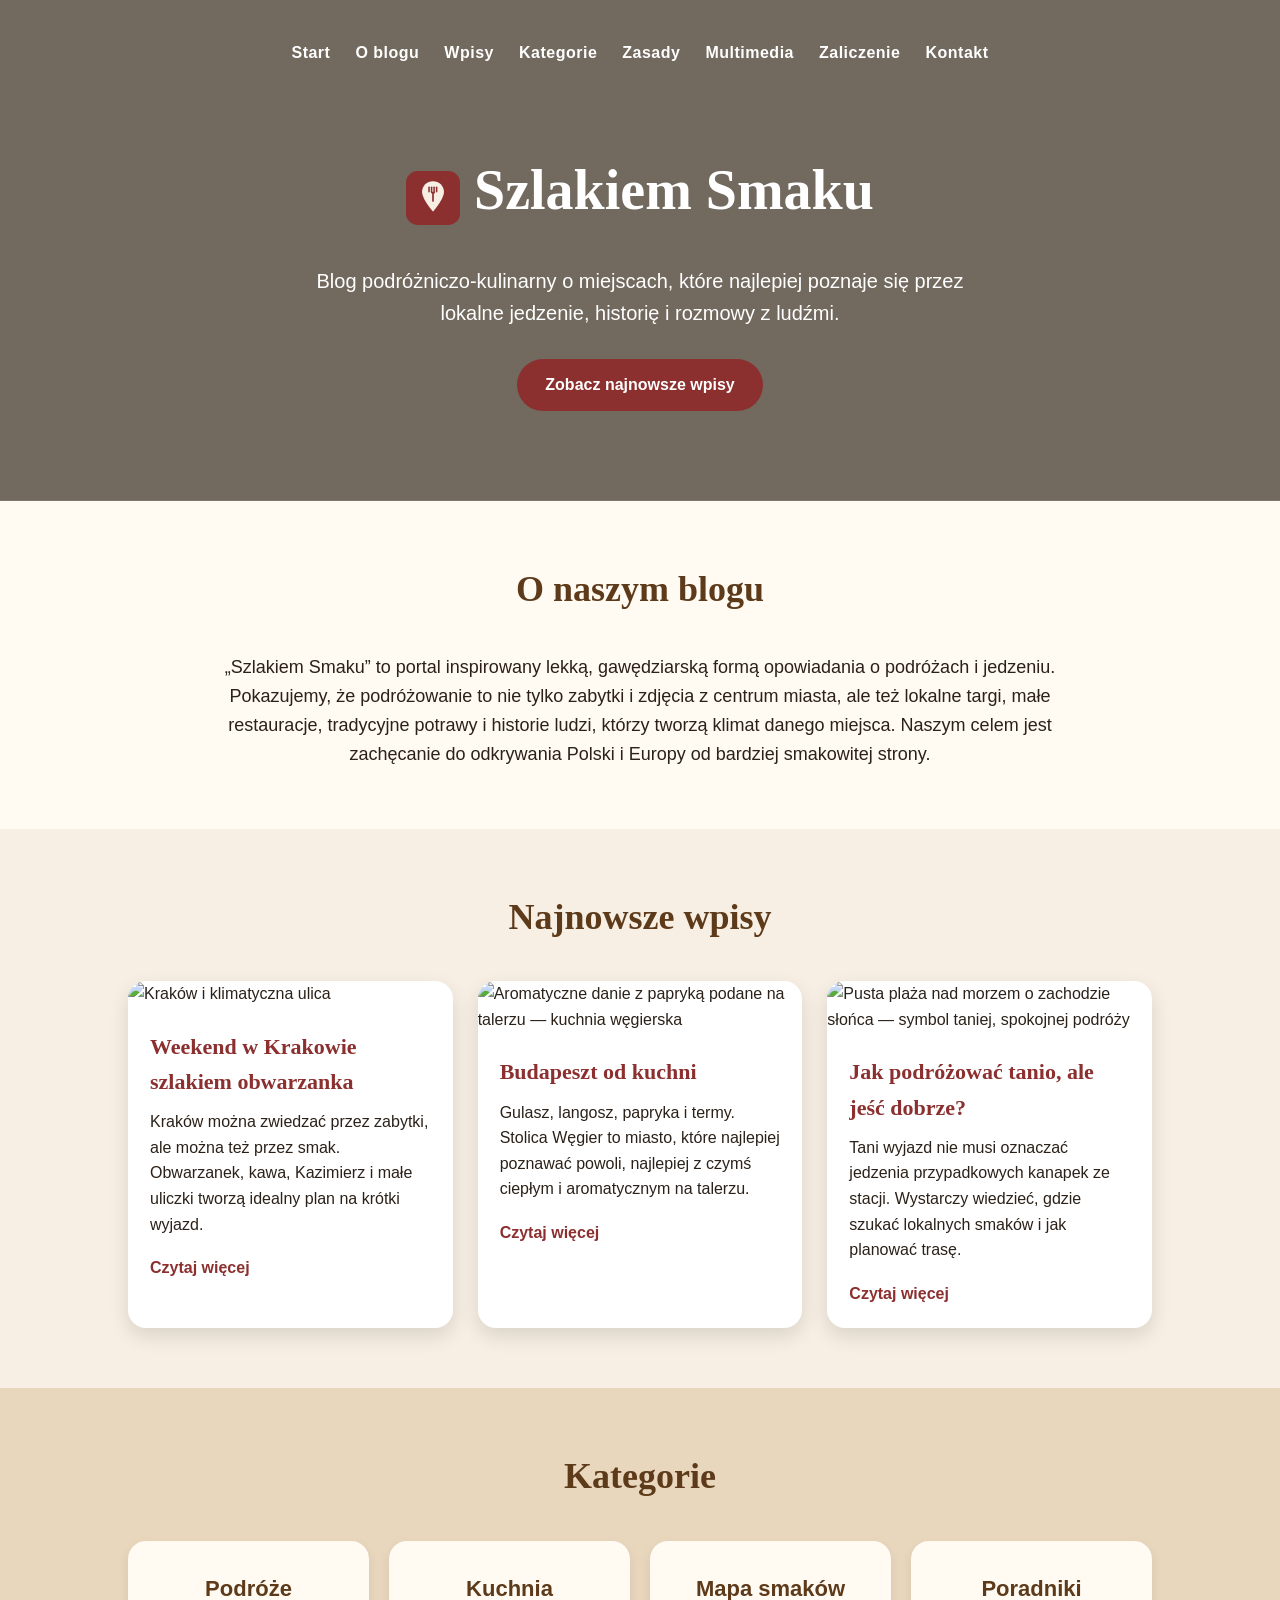
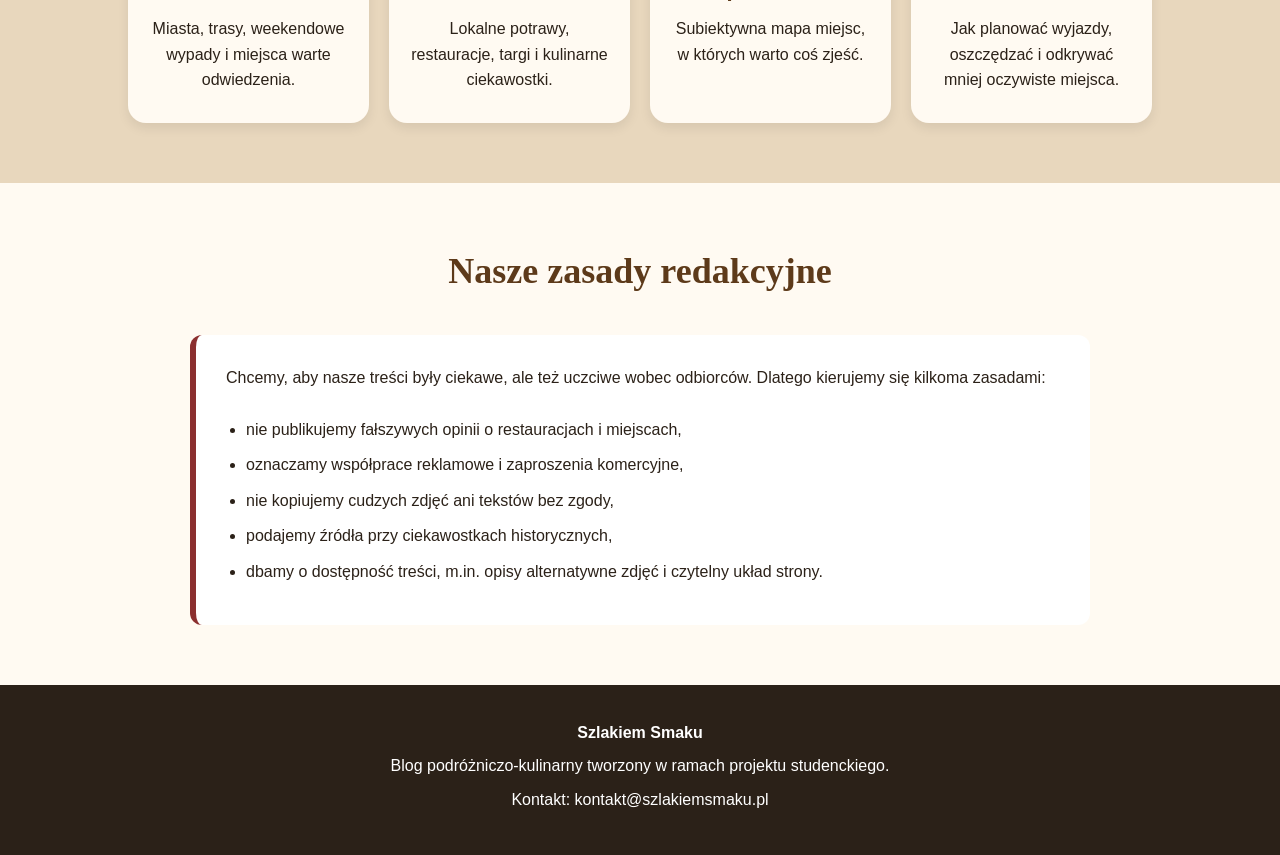
==== index.html @ c7df2dec "Etap 1+2: dostepnosc, multimedia i gatunki dziennikarskie - nowa strona multimedia.html (wideo, podc" ====
<!DOCTYPE html>
<html lang="pl">
<head>
  <meta charset="UTF-8" />
  <meta name="viewport" content="width=device-width, initial-scale=1.0" />
  <title>Szlakiem Smaku - blog podróżniczo-kulinarny</title>
  <meta name="description" content="Szlakiem Smaku — blog podróżniczo-kulinarny o miejscach, które najlepiej poznaje się przez lokalne jedzenie, historię i rozmowy z ludźmi." />
  <link rel="icon" href="favicon.svg" type="image/svg+xml" />

  <style>
    * {
      margin: 0;
      padding: 0;
      box-sizing: border-box;
    }

    body {
      font-family: Arial, sans-serif;
      background-color: #f7efe3;
      color: #2b2118;
      line-height: 1.6;
    }

    /* --- dostępność --- */
    .skip-link {
      position: absolute;
      left: -9999px;
      top: 0;
      background: #8b2f2f;
      color: #fff;
      padding: 10px 16px;
      border-radius: 0 0 10px 0;
      z-index: 1000;
      text-decoration: none;
      font-weight: bold;
    }
    .skip-link:focus { left: 0; }
    :focus-visible { outline: 3px solid #e5b45b; outline-offset: 2px; }

    .brand-lockup {
      display: flex;
      align-items: center;
      justify-content: center;
      gap: 14px;
      margin-bottom: 15px;
    }
    .brand-lockup svg { flex: 0 0 auto; }
    .brand-lockup h1 { margin-bottom: 0; }

    header {
      background: linear-gradient(rgba(43, 33, 24, 0.65), rgba(43, 33, 24, 0.65)),
        url("https://images.unsplash.com/photo-1500530855697-b586d89ba3ee?auto=format&fit=crop&w=1600&q=80");
      background-size: cover;
      background-position: center;
      color: white;
      padding: 40px 20px 90px;
      text-align: center;
    }

    nav {
      display: flex;
      justify-content: center;
      gap: 25px;
      margin-bottom: 80px;
      flex-wrap: wrap;
    }

    nav a {
      color: white;
      text-decoration: none;
      font-weight: bold;
      letter-spacing: 0.5px;
    }

    nav a:hover {
      color: #e5b45b;
    }

    .hero h1 {
      font-size: 56px;
      margin-bottom: 15px;
      font-family: Georgia, serif;
    }

    .hero p {
      font-size: 20px;
      max-width: 700px;
      margin: 0 auto 30px;
    }

    .btn {
      display: inline-block;
      background-color: #8b2f2f;
      color: white;
      padding: 13px 28px;
      border-radius: 30px;
      text-decoration: none;
      font-weight: bold;
      transition: 0.3s;
    }

    .btn:hover {
      background-color: #642020;
    }

    section {
      padding: 60px 10%;
    }

    .section-title {
      text-align: center;
      font-size: 36px;
      margin-bottom: 35px;
      font-family: Georgia, serif;
      color: #5d3a1a;
    }

    .about {
      background-color: #fffaf2;
      text-align: center;
    }

    .about p {
      max-width: 900px;
      margin: 0 auto;
      font-size: 18px;
    }

    .cards {
      display: grid;
      grid-template-columns: repeat(3, 1fr);
      gap: 25px;
    }

    .card {
      background-color: white;
      border-radius: 18px;
      overflow: hidden;
      box-shadow: 0 8px 20px rgba(0, 0, 0, 0.12);
      transition: 0.3s;
    }

    .card:hover {
      transform: translateY(-6px);
    }

    .card img {
      width: 100%;
      height: 220px;
      object-fit: cover;
    }

    .card-content {
      padding: 22px;
    }

    .card-content h3 {
      color: #8b2f2f;
      margin-bottom: 10px;
      font-size: 22px;
      font-family: Georgia, serif;
    }

    .card-content p {
      margin-bottom: 18px;
    }

    .small-btn {
      display: inline-block;
      color: #8b2f2f;
      text-decoration: none;
      font-weight: bold;
    }

    .small-btn:hover {
      text-decoration: underline;
    }

    .categories {
      background-color: #e8d7bd;
    }

    .category-grid {
      display: grid;
      grid-template-columns: repeat(4, 1fr);
      gap: 20px;
      text-align: center;
    }

    .categories {
  background-color: #e8d7bd;
}

.category-grid {
  display: grid;
  grid-template-columns: repeat(4, 1fr);
  gap: 20px;
  text-align: center;
}

.category-card {
  display: block;
  background-color: #fffaf2;
  color: #2b2118;
  text-decoration: none;
  padding: 30px 20px;
  border-radius: 18px;
  box-shadow: 0 5px 12px rgba(0, 0, 0, 0.08);
  transition: transform 0.25s ease, box-shadow 0.25s ease;
}

.category-card h3 {
  margin-bottom: 10px;
  color: #5d3a1a;
  font-size: 22px;
  font-family: Arial, sans-serif;
}

.category-card p {
  color: #2b2118;
  font-size: 16px;
  text-decoration: none;
}

.category-card:hover {
  transform: scale(1.07);
  box-shadow: 0 14px 28px rgba(0, 0, 0, 0.18);
}

    .category-card p {
      color: #2b2118;
    }

    .category-card:hover {
      transform: scale(1.07);
      box-shadow: 0 14px 28px rgba(0, 0, 0, 0.18);
    }

    .ethics {
      background-color: #fffaf2;
    }

    .ethics-box {
      max-width: 900px;
      margin: 0 auto;
      background-color: white;
      border-left: 6px solid #8b2f2f;
      padding: 30px;
      border-radius: 12px;
    }

    .ethics-box ul {
      margin-left: 20px;
    }

    .ethics-box li {
      margin-bottom: 10px;
    }

    footer {
      background-color: #2b2118;
      color: white;
      text-align: center;
      padding: 35px 20px;
    }

    footer p {
      margin-bottom: 8px;
    }

    @media (max-width: 900px) {
      .cards {
        grid-template-columns: 1fr;
      }

      .category-grid {
        grid-template-columns: 1fr 1fr;
      }

      .hero h1 {
        font-size: 42px;
      }
    }

    @media (max-width: 600px) {
      section {
        padding: 45px 6%;
      }

      .category-grid {
        grid-template-columns: 1fr;
      }

      .hero h1 {
        font-size: 34px;
      }

      .hero p {
        font-size: 17px;
      }
    }
  </style>
</head>

<body>
  <a class="skip-link" href="#wpisy">Przejdź do treści</a>

  <header>
    <nav aria-label="Menu główne">
      <a href="#start">Start</a>
      <a href="#o-nas">O blogu</a>
      <a href="#wpisy">Wpisy</a>
      <a href="#kategorie">Kategorie</a>
      <a href="#etyka">Zasady</a>
      <a href="multimedia.html">Multimedia</a>
      <a href="zaliczenie.html">Zaliczenie</a>
      <a href="#kontakt">Kontakt</a>
    </nav>

    <div class="hero" id="start">
      <div class="brand-lockup">
        <svg width="54" height="54" viewBox="0 0 64 64" aria-hidden="true">
          <rect width="64" height="64" rx="14" fill="#8b2f2f"/>
          <path d="M32 12c-7.2 0-13 5.6-13 12.5 0 8.9 13 23.5 13 23.5s13-14.6 13-23.5C45 17.6 39.2 12 32 12z" fill="#f7efe3"/>
          <g fill="#8b2f2f">
            <rect x="26.4" y="18.5" width="1.8" height="7" rx="0.9"/>
            <rect x="29.4" y="18.5" width="1.8" height="7" rx="0.9"/>
            <rect x="32.4" y="18.5" width="1.8" height="7" rx="0.9"/>
            <rect x="35.4" y="18.5" width="1.8" height="7" rx="0.9"/>
            <rect x="29.6" y="24.5" width="4.8" height="2.2" rx="1.1"/>
            <rect x="31" y="25.5" width="2" height="11" rx="1"/>
          </g>
        </svg>
        <h1>Szlakiem Smaku</h1>
      </div>
      <p>Blog podróżniczo-kulinarny o miejscach, które najlepiej poznaje się przez lokalne jedzenie, historię i rozmowy z ludźmi.</p>
      <a href="#wpisy" class="btn">Zobacz najnowsze wpisy</a>
    </div>
  </header>

  <section class="about" id="o-nas">
    <h2 class="section-title">O naszym blogu</h2>
    <p>
      „Szlakiem Smaku” to portal inspirowany lekką, gawędziarską formą opowiadania o podróżach i jedzeniu.
      Pokazujemy, że podróżowanie to nie tylko zabytki i zdjęcia z centrum miasta, ale też lokalne targi,
      małe restauracje, tradycyjne potrawy i historie ludzi, którzy tworzą klimat danego miejsca.
      Naszym celem jest zachęcanie do odkrywania Polski i Europy od bardziej smakowitej strony.
    </p>
  </section>

  <section id="wpisy">
    <h2 class="section-title">Najnowsze wpisy</h2>

    <div class="cards">

      <article class="card">
        <img src="https://images.unsplash.com/photo-1515443961218-a51367888e4b?auto=format&fit=crop&w=900&q=80" alt="Kraków i klimatyczna ulica">
        <div class="card-content">
          <h3>Weekend w Krakowie szlakiem obwarzanka</h3>
          <p>
            Kraków można zwiedzać przez zabytki, ale można też przez smak. Obwarzanek, kawa, Kazimierz
            i małe uliczki tworzą idealny plan na krótki wyjazd.
          </p>
          <a href="krakow.html" class="small-btn">Czytaj więcej</a>
        </div>
      </article>

      <article class="card">
        <img src="https://images.unsplash.com/photo-1551782450-a2132b4ba21d?auto=format&fit=crop&w=900&q=80" alt="Aromatyczne danie z papryką podane na talerzu — kuchnia węgierska">
        <div class="card-content">
          <h3>Budapeszt od kuchni</h3>
          <p>
            Gulasz, langosz, papryka i termy. Stolica Węgier to miasto, które najlepiej poznawać powoli,
            najlepiej z czymś ciepłym i aromatycznym na talerzu.
          </p>
          <a href="budapeszt.html" class="small-btn">Czytaj więcej</a>
        </div>
      </article>

      <article class="card">
        <img src="https://images.unsplash.com/photo-1507525428034-b723cf961d3e?auto=format&fit=crop&w=900&q=80" alt="Pusta plaża nad morzem o zachodzie słońca — symbol taniej, spokojnej podróży">
        <div class="card-content">
          <h3>Jak podróżować tanio, ale jeść dobrze?</h3>
          <p>
            Tani wyjazd nie musi oznaczać jedzenia przypadkowych kanapek ze stacji. Wystarczy wiedzieć,
            gdzie szukać lokalnych smaków i jak planować trasę.
          </p>
          <a href="tanie-podroze.html" class="small-btn">Czytaj więcej</a>
        </div>
      </article>

    </div>
  </section>

 <section class="categories" id="kategorie">
  <h2 class="section-title">Kategorie</h2>

  <div class="category-grid">
    <a href="podroze.html" class="category-card">
      <h3>Podróże</h3>
      <p>Miasta, trasy, weekendowe wypady i miejsca warte odwiedzenia.</p>
    </a>

    <a href="kuchnia.html" class="category-card">
      <h3>Kuchnia</h3>
      <p>Lokalne potrawy, restauracje, targi i kulinarne ciekawostki.</p>
    </a>

    <a href="mapa-smakow.html" class="category-card">
      <h3>Mapa smaków</h3>
      <p>Subiektywna mapa miejsc, w których warto coś zjeść.</p>
    </a>

    <a href="poradniki.html" class="category-card">
      <h3>Poradniki</h3>
      <p>Jak planować wyjazdy, oszczędzać i odkrywać mniej oczywiste miejsca.</p>
    </a>
  </div>
</section>

  <section class="ethics" id="etyka">
    <h2 class="section-title">Nasze zasady redakcyjne</h2>

    <div class="ethics-box">
      <p>
        Chcemy, aby nasze treści były ciekawe, ale też uczciwe wobec odbiorców. Dlatego kierujemy się kilkoma zasadami:
      </p>
      <br>
      <ul>
        <li>nie publikujemy fałszywych opinii o restauracjach i miejscach,</li>
        <li>oznaczamy współprace reklamowe i zaproszenia komercyjne,</li>
        <li>nie kopiujemy cudzych zdjęć ani tekstów bez zgody,</li>
        <li>podajemy źródła przy ciekawostkach historycznych,</li>
        <li>dbamy o dostępność treści, m.in. opisy alternatywne zdjęć i czytelny układ strony.</li>
      </ul>
    </div>
  </section>

  <footer id="kontakt">
    <p><strong>Szlakiem Smaku</strong></p>
    <p>Blog podróżniczo-kulinarny tworzony w ramach projektu studenckiego.</p>
    <p>Kontakt: kontakt@szlakiemsmaku.pl</p>
  </footer>

</body>
</html>
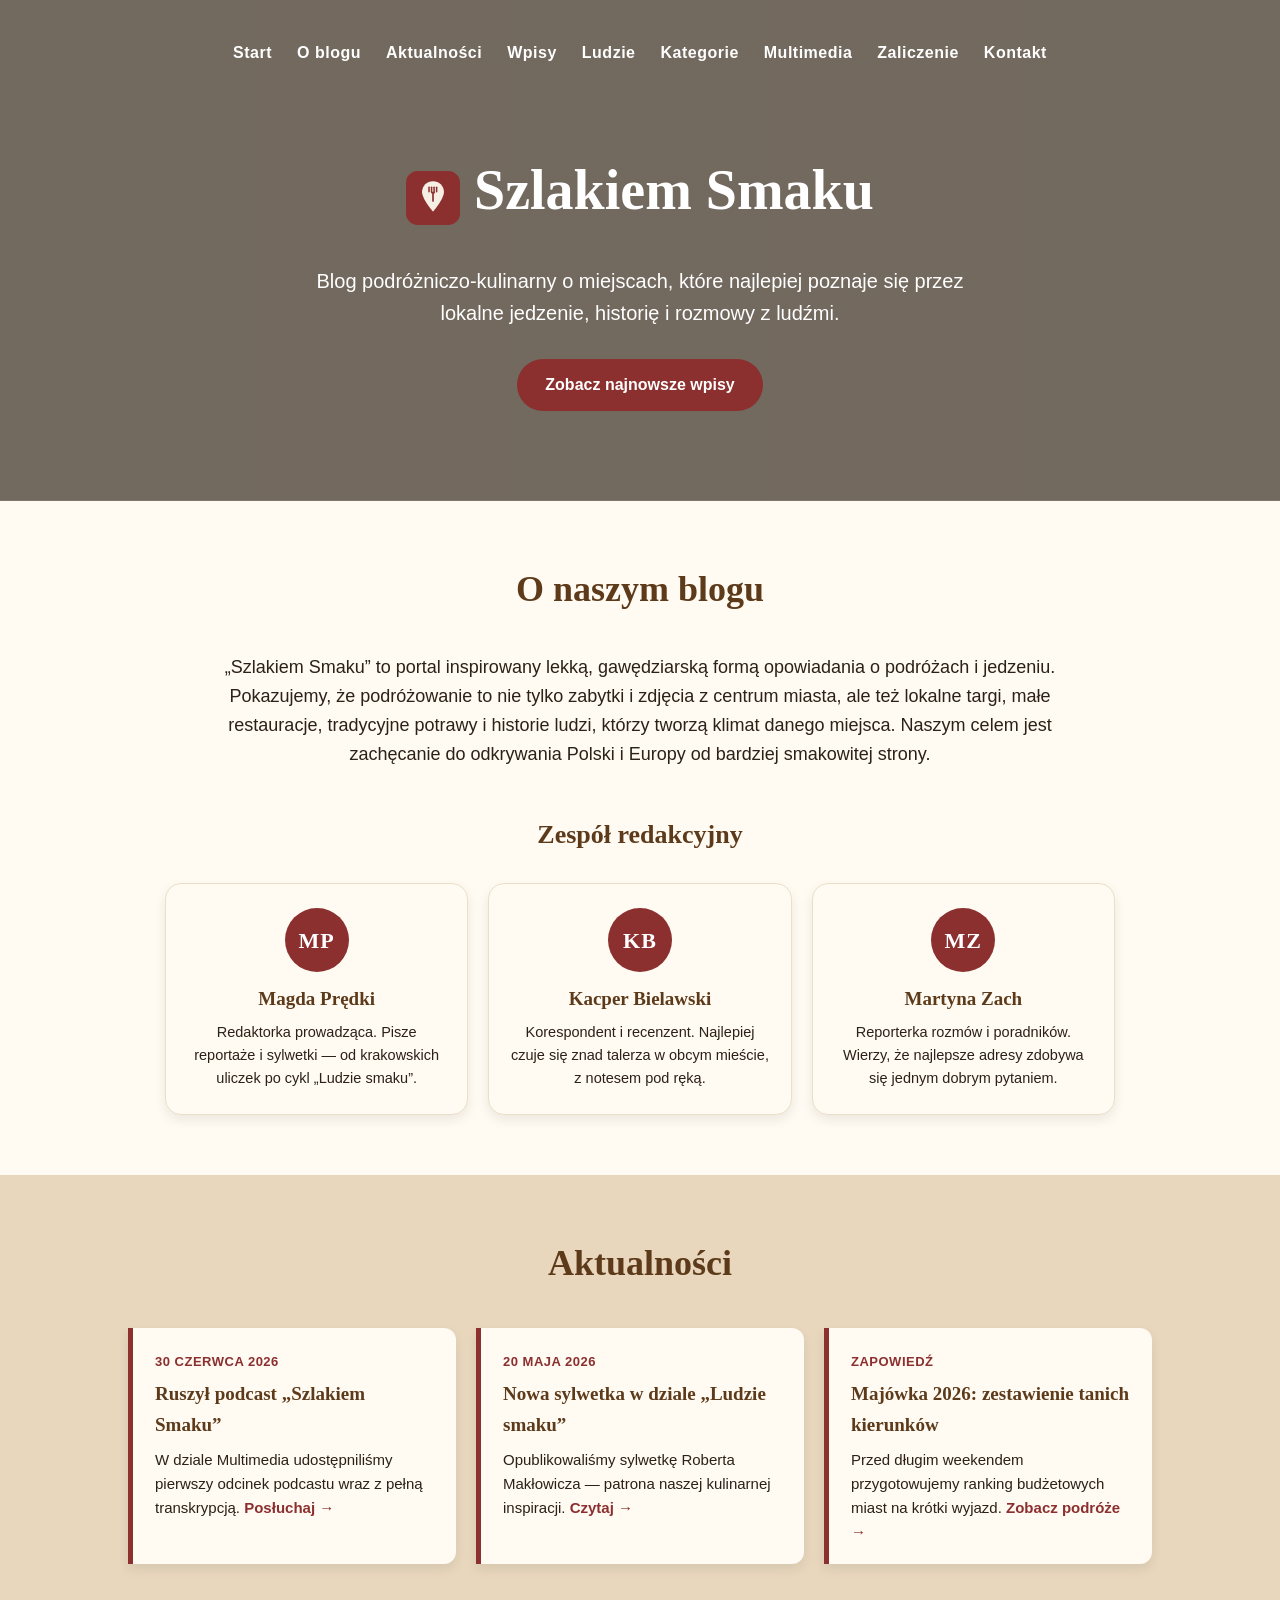
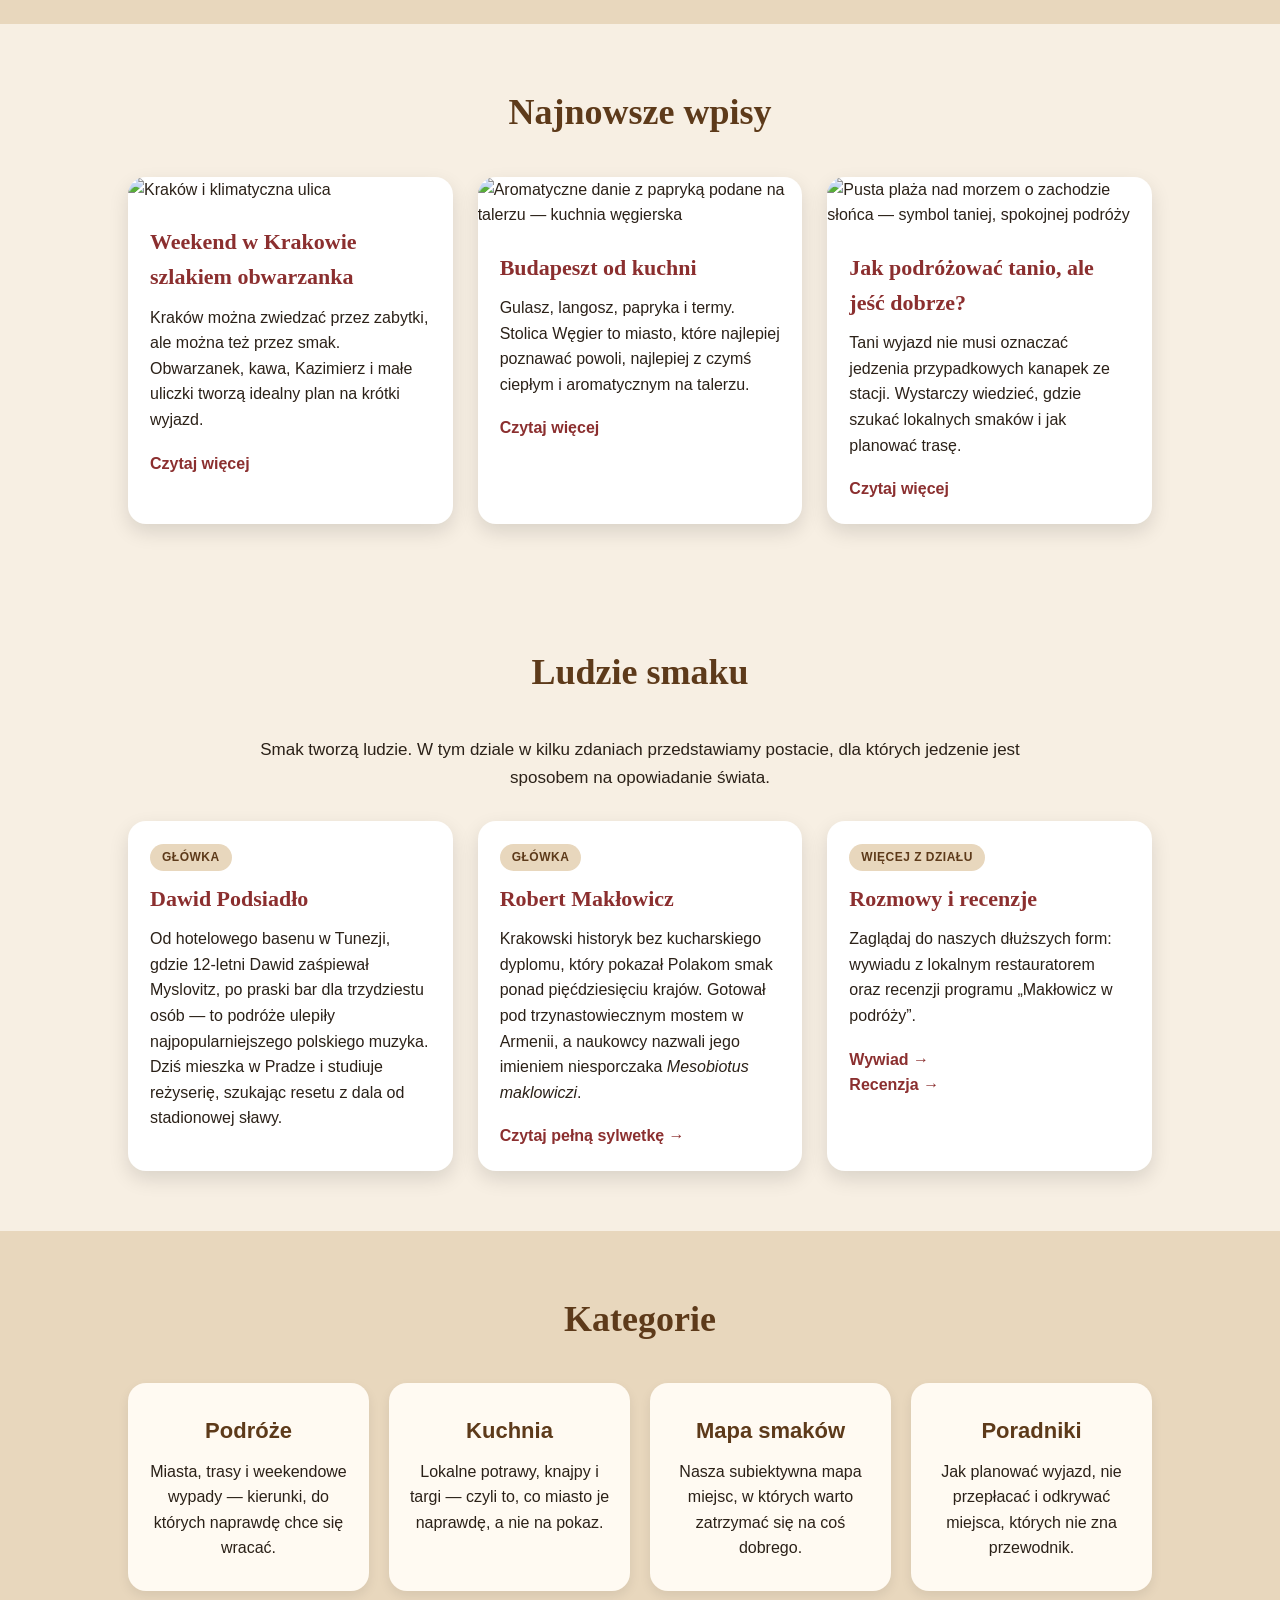
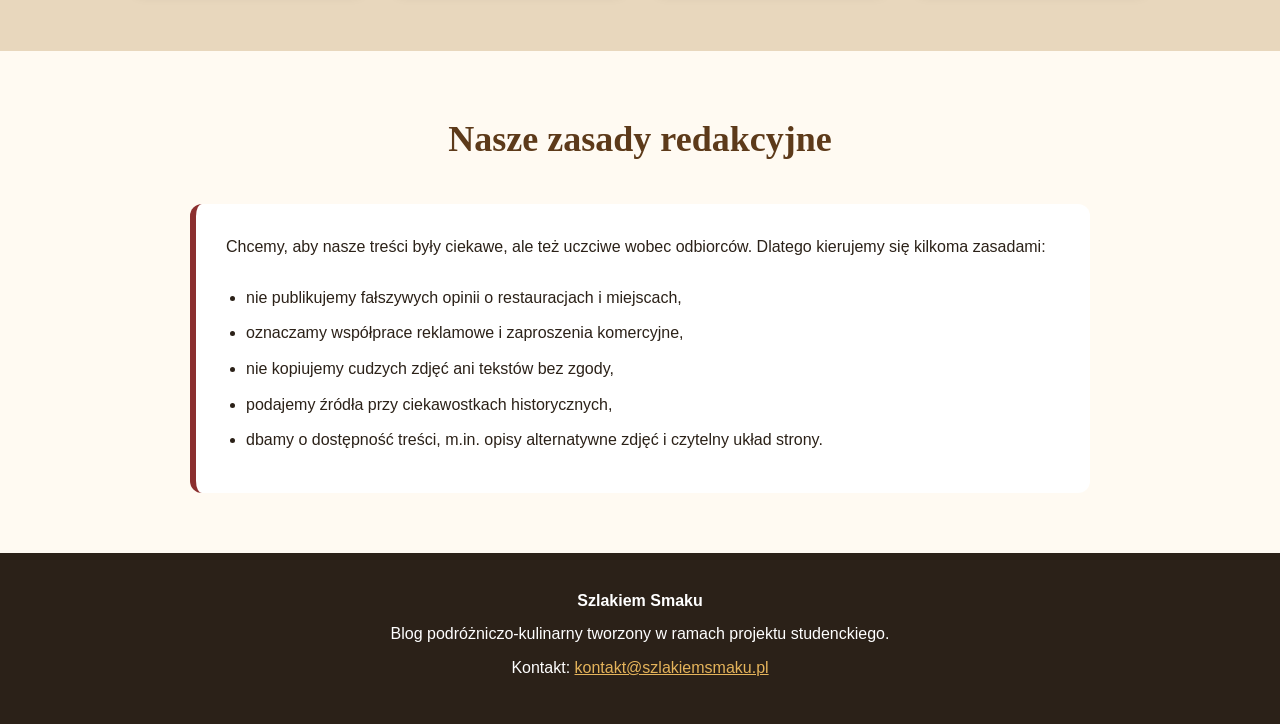
==== commit 71c6d108: "Etap 3: spojna nawigacja, stopki z kontaktem, zespol redakcyjny i szlif tresci - nawigacja dodana na" ====
--- a/index.html
+++ b/index.html
@@ -126,6 +126,52 @@
       font-size: 18px;
     }
 
+    .team-title {
+      font-family: Georgia, serif;
+      color: #5d3a1a;
+      font-size: 26px;
+      margin-top: 45px;
+    }
+    .team {
+      display: grid;
+      grid-template-columns: repeat(3, 1fr);
+      gap: 20px;
+      max-width: 950px;
+      margin: 28px auto 0;
+    }
+    .team-card {
+      background: #fffaf2;
+      border: 1px solid #ecdfc8;
+      border-radius: 16px;
+      padding: 24px 20px;
+      box-shadow: 0 5px 12px rgba(0, 0, 0, 0.08);
+    }
+    .team-card .avatar {
+      width: 64px;
+      height: 64px;
+      border-radius: 50%;
+      background: #8b2f2f;
+      color: #fff;
+      display: flex;
+      align-items: center;
+      justify-content: center;
+      font-family: Georgia, serif;
+      font-size: 22px;
+      font-weight: bold;
+      margin: 0 auto 12px;
+      letter-spacing: 1px;
+    }
+    .team-card h3 {
+      color: #5d3a1a;
+      font-family: Georgia, serif;
+      margin-bottom: 6px;
+      font-size: 19px;
+    }
+    .team-card p { font-size: 14.5px; margin: 0; }
+    @media (max-width: 700px) {
+      .team { grid-template-columns: 1fr; }
+    }
+
     .cards {
       display: grid;
       grid-template-columns: repeat(3, 1fr);
@@ -179,17 +225,6 @@
     .categories {
       background-color: #e8d7bd;
     }
-
-    .category-grid {
-      display: grid;
-      grid-template-columns: repeat(4, 1fr);
-      gap: 20px;
-      text-align: center;
-    }
-
-    .categories {
-  background-color: #e8d7bd;
-}
 
 .category-grid {
   display: grid;
@@ -227,15 +262,6 @@
   box-shadow: 0 14px 28px rgba(0, 0, 0, 0.18);
 }
 
-    .category-card p {
-      color: #2b2118;
-    }
-
-    .category-card:hover {
-      transform: scale(1.07);
-      box-shadow: 0 14px 28px rgba(0, 0, 0, 0.18);
-    }
-
     .ethics {
       background-color: #fffaf2;
     }
@@ -257,6 +283,64 @@
       margin-bottom: 10px;
     }
 
+    /* --- aktualności (wzmianki) --- */
+    .news-grid {
+      display: grid;
+      grid-template-columns: repeat(3, 1fr);
+      gap: 20px;
+      max-width: 1100px;
+      margin: 0 auto;
+    }
+    .news-item {
+      background: #fffaf2;
+      border-left: 5px solid #8b2f2f;
+      border-radius: 0 12px 12px 0;
+      padding: 20px 22px;
+      box-shadow: 0 5px 12px rgba(0, 0, 0, 0.08);
+    }
+    .news-item .date {
+      font-size: 13px;
+      color: #8b2f2f;
+      font-weight: bold;
+      text-transform: uppercase;
+      letter-spacing: 0.5px;
+    }
+    .news-item h3 {
+      margin: 6px 0 8px;
+      color: #5d3a1a;
+      font-family: Georgia, serif;
+      font-size: 19px;
+    }
+    .news-item p { font-size: 15px; }
+    .news-item a { color: #8b2f2f; font-weight: bold; text-decoration: none; }
+    .news-item a:hover { text-decoration: underline; }
+
+    /* --- ludzie smaku (główki) --- */
+    .glowka-tag {
+      display: inline-block;
+      background: #e8d7bd;
+      color: #5d3a1a;
+      font-size: 12px;
+      font-weight: bold;
+      text-transform: uppercase;
+      letter-spacing: 0.5px;
+      padding: 4px 12px;
+      border-radius: 20px;
+      margin-bottom: 10px;
+    }
+    .see-also {
+      max-width: 1100px;
+      margin: 28px auto 0;
+      text-align: center;
+      font-weight: bold;
+    }
+    .see-also a { color: #8b2f2f; text-decoration: none; margin: 0 10px; }
+    .see-also a:hover { text-decoration: underline; }
+
+    @media (max-width: 900px) {
+      .news-grid { grid-template-columns: 1fr; }
+    }
+
     footer {
       background-color: #2b2118;
       color: white;
@@ -309,9 +393,10 @@
     <nav aria-label="Menu główne">
       <a href="#start">Start</a>
       <a href="#o-nas">O blogu</a>
+      <a href="#aktualnosci">Aktualności</a>
       <a href="#wpisy">Wpisy</a>
+      <a href="#ludzie">Ludzie</a>
       <a href="#kategorie">Kategorie</a>
-      <a href="#etyka">Zasady</a>
       <a href="multimedia.html">Multimedia</a>
       <a href="zaliczenie.html">Zaliczenie</a>
       <a href="#kontakt">Kontakt</a>
@@ -346,6 +431,58 @@
       małe restauracje, tradycyjne potrawy i historie ludzi, którzy tworzą klimat danego miejsca.
       Naszym celem jest zachęcanie do odkrywania Polski i Europy od bardziej smakowitej strony.
     </p>
+
+    <h3 class="team-title">Zespół redakcyjny</h3>
+    <div class="team">
+      <div class="team-card">
+        <div class="avatar">MP</div>
+        <h3>Magda Prędki</h3>
+        <p>Redaktorka prowadząca. Pisze reportaże i sylwetki — od krakowskich uliczek po cykl „Ludzie smaku”.</p>
+      </div>
+      <div class="team-card">
+        <div class="avatar">KB</div>
+        <h3>Kacper Bielawski</h3>
+        <p>Korespondent i recenzent. Najlepiej czuje się znad talerza w obcym mieście, z notesem pod ręką.</p>
+      </div>
+      <div class="team-card">
+        <div class="avatar">MZ</div>
+        <h3>Martyna Zach</h3>
+        <p>Reporterka rozmów i poradników. Wierzy, że najlepsze adresy zdobywa się jednym dobrym pytaniem.</p>
+      </div>
+    </div>
+  </section>
+
+  <section class="categories" id="aktualnosci">
+    <h2 class="section-title">Aktualności</h2>
+
+    <div class="news-grid">
+      <div class="news-item">
+        <span class="date">30 czerwca 2026</span>
+        <h3>Ruszył podcast „Szlakiem Smaku”</h3>
+        <p>
+          W dziale Multimedia udostępniliśmy pierwszy odcinek podcastu wraz z pełną transkrypcją.
+          <a href="multimedia.html">Posłuchaj →</a>
+        </p>
+      </div>
+
+      <div class="news-item">
+        <span class="date">20 maja 2026</span>
+        <h3>Nowa sylwetka w dziale „Ludzie smaku”</h3>
+        <p>
+          Opublikowaliśmy sylwetkę Roberta Makłowicza — patrona naszej kulinarnej inspiracji.
+          <a href="sylwetka-maklowicz.html">Czytaj →</a>
+        </p>
+      </div>
+
+      <div class="news-item">
+        <span class="date">Zapowiedź</span>
+        <h3>Majówka 2026: zestawienie tanich kierunków</h3>
+        <p>
+          Przed długim weekendem przygotowujemy ranking budżetowych miast na krótki wyjazd.
+          <a href="podroze.html">Zobacz podróże →</a>
+        </p>
+      </div>
+    </div>
   </section>
 
   <section id="wpisy">
@@ -392,28 +529,76 @@
     </div>
   </section>
 
+  <section id="ludzie">
+    <h2 class="section-title">Ludzie smaku</h2>
+    <p style="text-align:center;max-width:760px;margin:0 auto 30px;font-size:17px;">
+      Smak tworzą ludzie. W tym dziale w kilku zdaniach przedstawiamy postacie, dla których jedzenie
+      jest sposobem na opowiadanie świata.
+    </p>
+
+    <div class="cards">
+      <article class="card">
+        <div class="card-content">
+          <span class="glowka-tag">Główka</span>
+          <h3>Dawid Podsiadło</h3>
+          <p>
+            Od hotelowego basenu w Tunezji, gdzie 12-letni Dawid zaśpiewał Myslovitz, po praski bar dla
+            trzydziestu osób — to podróże ulepiły najpopularniejszego polskiego muzyka. Dziś mieszka
+            w Pradze i studiuje reżyserię, szukając resetu z dala od stadionowej sławy.
+          </p>
+        </div>
+      </article>
+
+      <article class="card">
+        <div class="card-content">
+          <span class="glowka-tag">Główka</span>
+          <h3>Robert Makłowicz</h3>
+          <p>
+            Krakowski historyk bez kucharskiego dyplomu, który pokazał Polakom smak ponad pięćdziesięciu
+            krajów. Gotował pod trzynastowiecznym mostem w Armenii, a naukowcy nazwali jego imieniem
+            niesporczaka <em>Mesobiotus maklowiczi</em>.
+          </p>
+          <a href="sylwetka-maklowicz.html" class="small-btn">Czytaj pełną sylwetkę →</a>
+        </div>
+      </article>
+
+      <article class="card">
+        <div class="card-content">
+          <span class="glowka-tag">Więcej z działu</span>
+          <h3>Rozmowy i recenzje</h3>
+          <p>
+            Zaglądaj do naszych dłuższych form: wywiadu z lokalnym restauratorem oraz recenzji programu
+            „Makłowicz w podróży”.
+          </p>
+          <a href="wywiad.html" class="small-btn">Wywiad →</a><br>
+          <a href="recenzja.html" class="small-btn">Recenzja →</a>
+        </div>
+      </article>
+    </div>
+  </section>
+
  <section class="categories" id="kategorie">
   <h2 class="section-title">Kategorie</h2>
 
   <div class="category-grid">
     <a href="podroze.html" class="category-card">
       <h3>Podróże</h3>
-      <p>Miasta, trasy, weekendowe wypady i miejsca warte odwiedzenia.</p>
+      <p>Miasta, trasy i weekendowe wypady — kierunki, do których naprawdę chce się wracać.</p>
     </a>
 
     <a href="kuchnia.html" class="category-card">
       <h3>Kuchnia</h3>
-      <p>Lokalne potrawy, restauracje, targi i kulinarne ciekawostki.</p>
+      <p>Lokalne potrawy, knajpy i targi — czyli to, co miasto je naprawdę, a nie na pokaz.</p>
     </a>
 
     <a href="mapa-smakow.html" class="category-card">
       <h3>Mapa smaków</h3>
-      <p>Subiektywna mapa miejsc, w których warto coś zjeść.</p>
+      <p>Nasza subiektywna mapa miejsc, w których warto zatrzymać się na coś dobrego.</p>
     </a>
 
     <a href="poradniki.html" class="category-card">
       <h3>Poradniki</h3>
-      <p>Jak planować wyjazdy, oszczędzać i odkrywać mniej oczywiste miejsca.</p>
+      <p>Jak planować wyjazd, nie przepłacać i odkrywać miejsca, których nie zna przewodnik.</p>
     </a>
   </div>
 </section>
@@ -439,7 +624,7 @@
   <footer id="kontakt">
     <p><strong>Szlakiem Smaku</strong></p>
     <p>Blog podróżniczo-kulinarny tworzony w ramach projektu studenckiego.</p>
-    <p>Kontakt: kontakt@szlakiemsmaku.pl</p>
+    <p>Kontakt: <a href="mailto:kontakt@szlakiemsmaku.pl" style="color:#e5b45b">kontakt@szlakiemsmaku.pl</a></p>
   </footer>
 
 </body>
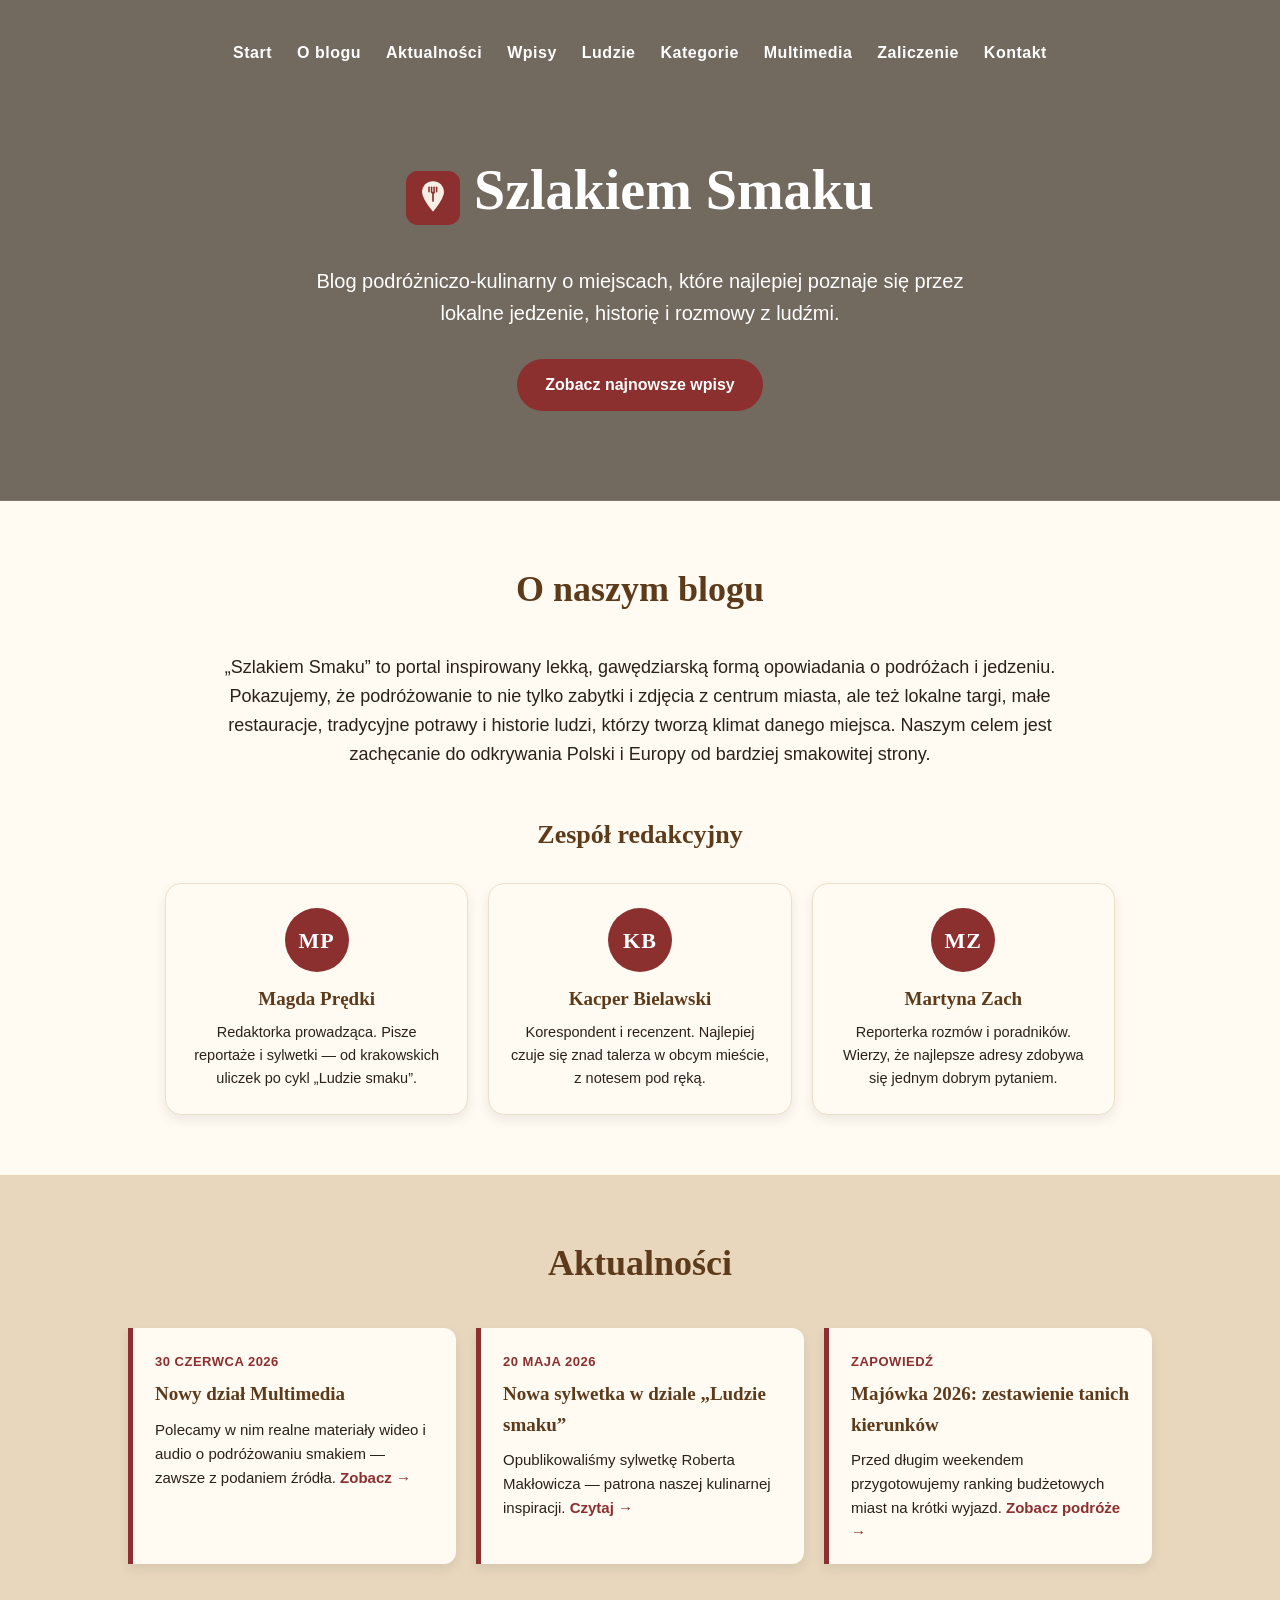
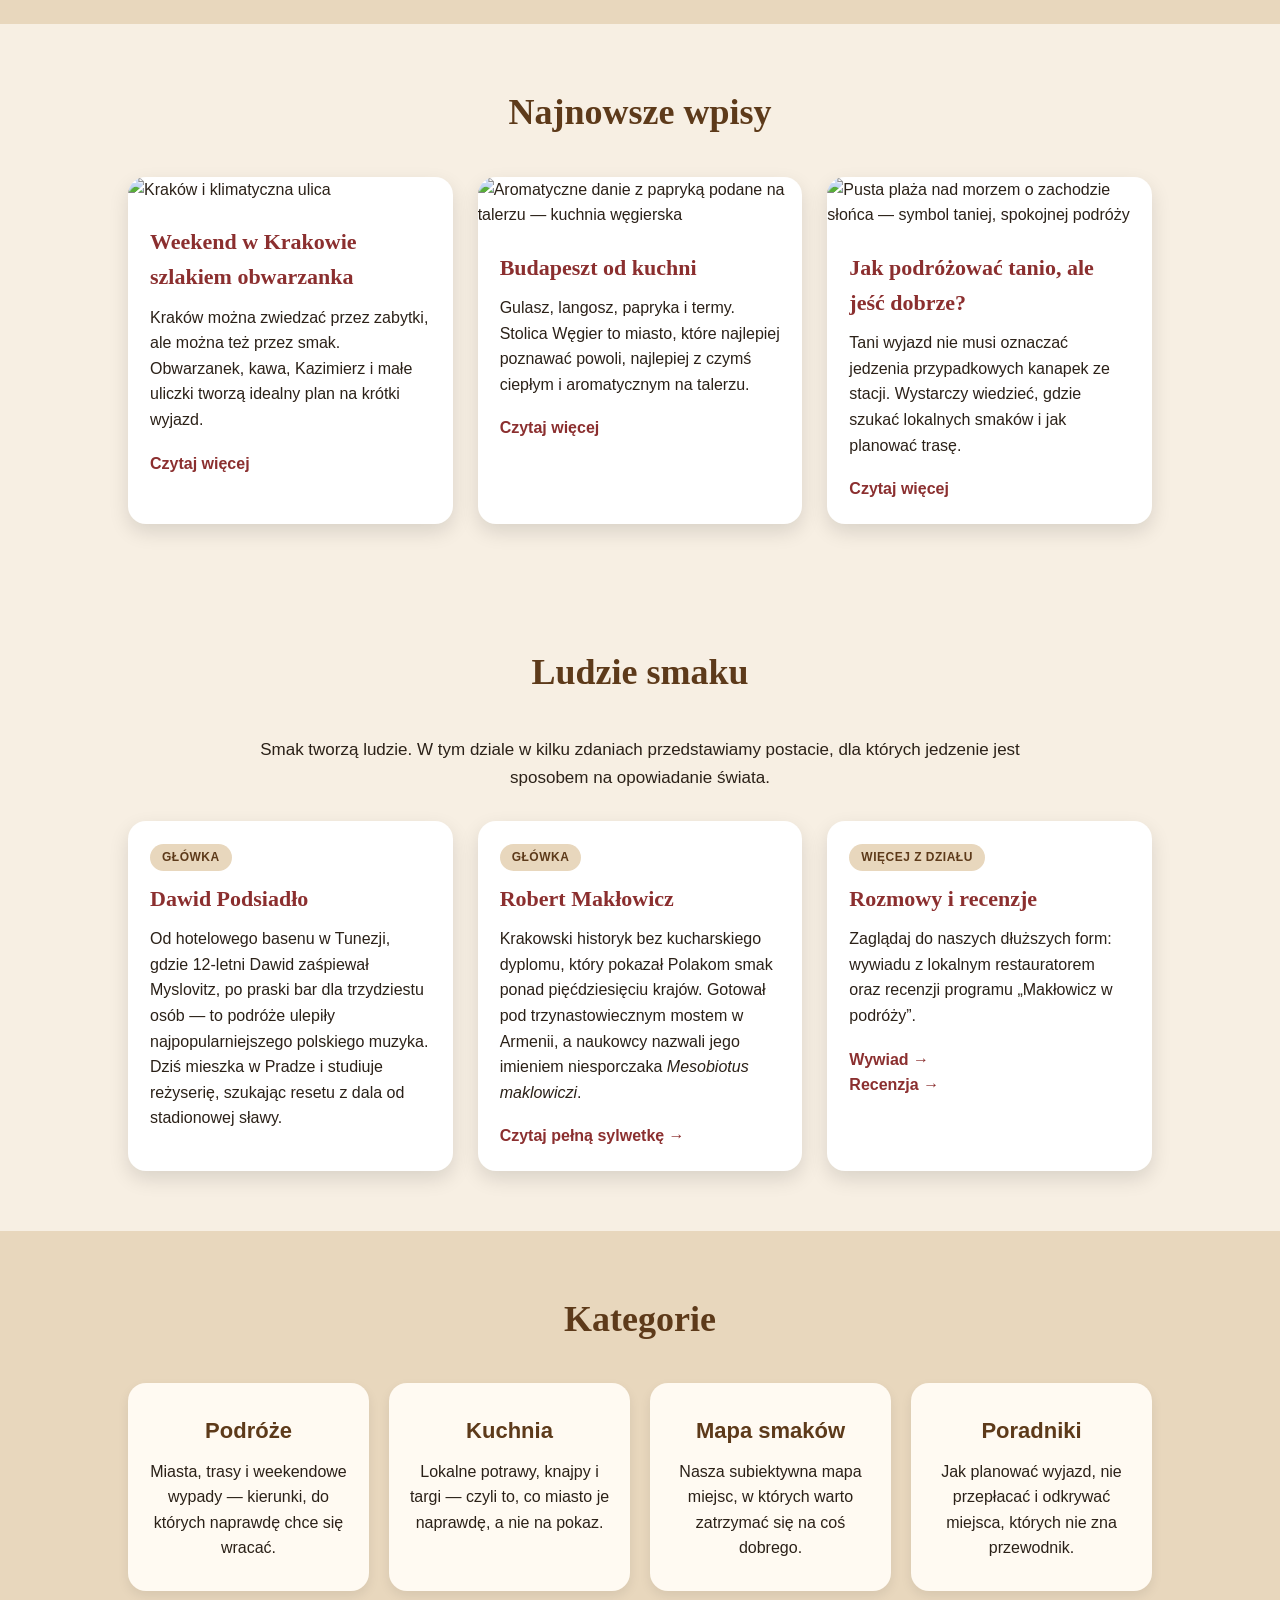
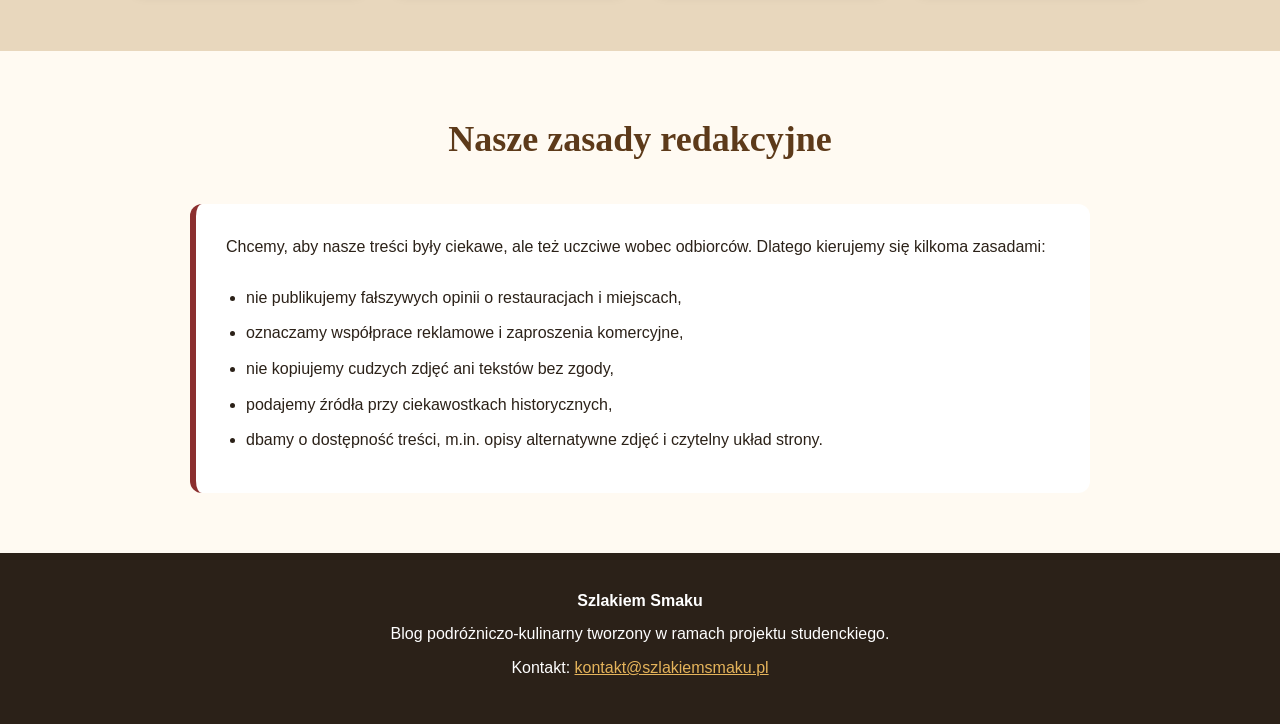
==== commit 4f3b0324: "Etap UX: realne multimedia (YT/Spotify), mapa Leaflet, konkret tresci i zrodel, wspolny style.css z " ====
--- a/index.html
+++ b/index.html
@@ -6,6 +6,7 @@
   <title>Szlakiem Smaku - blog podróżniczo-kulinarny</title>
   <meta name="description" content="Szlakiem Smaku — blog podróżniczo-kulinarny o miejscach, które najlepiej poznaje się przez lokalne jedzenie, historię i rozmowy z ludźmi." />
   <link rel="icon" href="favicon.svg" type="image/svg+xml" />
+  <link rel="stylesheet" href="style.css" />
 
   <style>
     * {
@@ -21,21 +22,7 @@
       line-height: 1.6;
     }
 
-    /* --- dostępność --- */
-    .skip-link {
-      position: absolute;
-      left: -9999px;
-      top: 0;
-      background: #8b2f2f;
-      color: #fff;
-      padding: 10px 16px;
-      border-radius: 0 0 10px 0;
-      z-index: 1000;
-      text-decoration: none;
-      font-weight: bold;
-    }
-    .skip-link:focus { left: 0; }
-    :focus-visible { outline: 3px solid #e5b45b; outline-offset: 2px; }
+    /* dostępność (.skip-link, :focus-visible) — w pliku style.css */
 
     .brand-lockup {
       display: flex;
@@ -387,7 +374,7 @@
 </head>
 
 <body>
-  <a class="skip-link" href="#wpisy">Przejdź do treści</a>
+  <a class="skip-link" href="#tresc">Przejdź do treści</a>
 
   <header>
     <nav aria-label="Menu główne">
@@ -423,6 +410,8 @@
     </div>
   </header>
 
+  <main id="tresc" tabindex="-1">
+
   <section class="about" id="o-nas">
     <h2 class="section-title">O naszym blogu</h2>
     <p>
@@ -458,10 +447,10 @@
     <div class="news-grid">
       <div class="news-item">
         <span class="date">30 czerwca 2026</span>
-        <h3>Ruszył podcast „Szlakiem Smaku”</h3>
+        <h3>Nowy dział Multimedia</h3>
         <p>
-          W dziale Multimedia udostępniliśmy pierwszy odcinek podcastu wraz z pełną transkrypcją.
-          <a href="multimedia.html">Posłuchaj →</a>
+          Polecamy w nim realne materiały wideo i audio o podróżowaniu smakiem — zawsze z podaniem źródła.
+          <a href="multimedia.html">Zobacz →</a>
         </p>
       </div>
 
@@ -621,6 +610,8 @@
     </div>
   </section>
 
+  </main>
+
   <footer id="kontakt">
     <p><strong>Szlakiem Smaku</strong></p>
     <p>Blog podróżniczo-kulinarny tworzony w ramach projektu studenckiego.</p>
--- a/style.css
+++ b/style.css
@@ -0,0 +1,99 @@
+/* ===========================================================
+   Szlakiem Smaku — wspólne style (tokeny + komponenty bazowe)
+   Dołączane na każdej podstronie przez <link rel="stylesheet">.
+   Style specyficzne dla układu danej strony pozostają w jej <style>.
+   =========================================================== */
+
+:root {
+  /* kolory */
+  --cream: #f7efe3;
+  --cream-light: #fffaf2;
+  --ink: #2b2118;
+  --brick: #8b2f2f;
+  --brick-dark: #642020;
+  --brown: #5d3a1a;
+  --gold: #e5b45b;
+  --sand: #e8d7bd;
+  --muted: #5d4f3f;
+
+  /* promienie */
+  --radius-sm: 12px;
+  --radius: 18px;
+  --radius-lg: 22px;
+  --pill: 30px;
+
+  /* cienie */
+  --shadow-sm: 0 5px 12px rgba(0, 0, 0, 0.08);
+  --shadow: 0 8px 20px rgba(0, 0, 0, 0.12);
+  --shadow-lg: 0 14px 28px rgba(0, 0, 0, 0.18);
+
+  /* odstępy */
+  --space-xs: 8px;
+  --space-sm: 12px;
+  --space-md: 18px;
+  --space-lg: 28px;
+}
+
+/* --- dostępność --- */
+.skip-link {
+  position: absolute;
+  left: -9999px;
+  top: 0;
+  background: var(--brick);
+  color: #fff;
+  padding: 10px 16px;
+  border-radius: 0 0 10px 0;
+  z-index: 1000;
+  text-decoration: none;
+  font-weight: bold;
+}
+.skip-link:focus { left: 0; }
+:focus-visible { outline: 3px solid var(--gold); outline-offset: 2px; }
+
+/* szanuj ustawienie systemowe „ogranicz ruch” */
+@media (prefers-reduced-motion: reduce) {
+  *,
+  *::before,
+  *::after {
+    animation-duration: 0.001ms !important;
+    animation-iteration-count: 1 !important;
+    transition-duration: 0.001ms !important;
+    scroll-behavior: auto !important;
+  }
+}
+
+/* --- wspólne komponenty artykułów --- */
+.genre-badge {
+  display: inline-block;
+  background: var(--brown);
+  color: var(--cream-light);
+  font-size: 13px;
+  font-weight: bold;
+  letter-spacing: 0.5px;
+  text-transform: uppercase;
+  padding: 5px 14px;
+  border-radius: 20px;
+  margin-bottom: 14px;
+}
+
+.lead {
+  font-size: 20px;
+  line-height: 1.6;
+  color: #3a2c1e;
+  border-left: 5px solid var(--brick);
+  background: var(--cream);
+  padding: 18px 22px;
+  border-radius: 0 12px 12px 0;
+  margin: 22px 0 10px;
+}
+
+.sources {
+  margin-top: 38px;
+  background: #f0e6d4;
+  border-radius: 14px;
+  padding: 20px 24px;
+  font-size: 15px;
+}
+.sources h2 { font-size: 18px; margin: 0 0 8px; font-family: Arial, sans-serif; }
+.sources ul { margin: 0 0 0 18px; }
+.sources li { margin-bottom: 5px; }
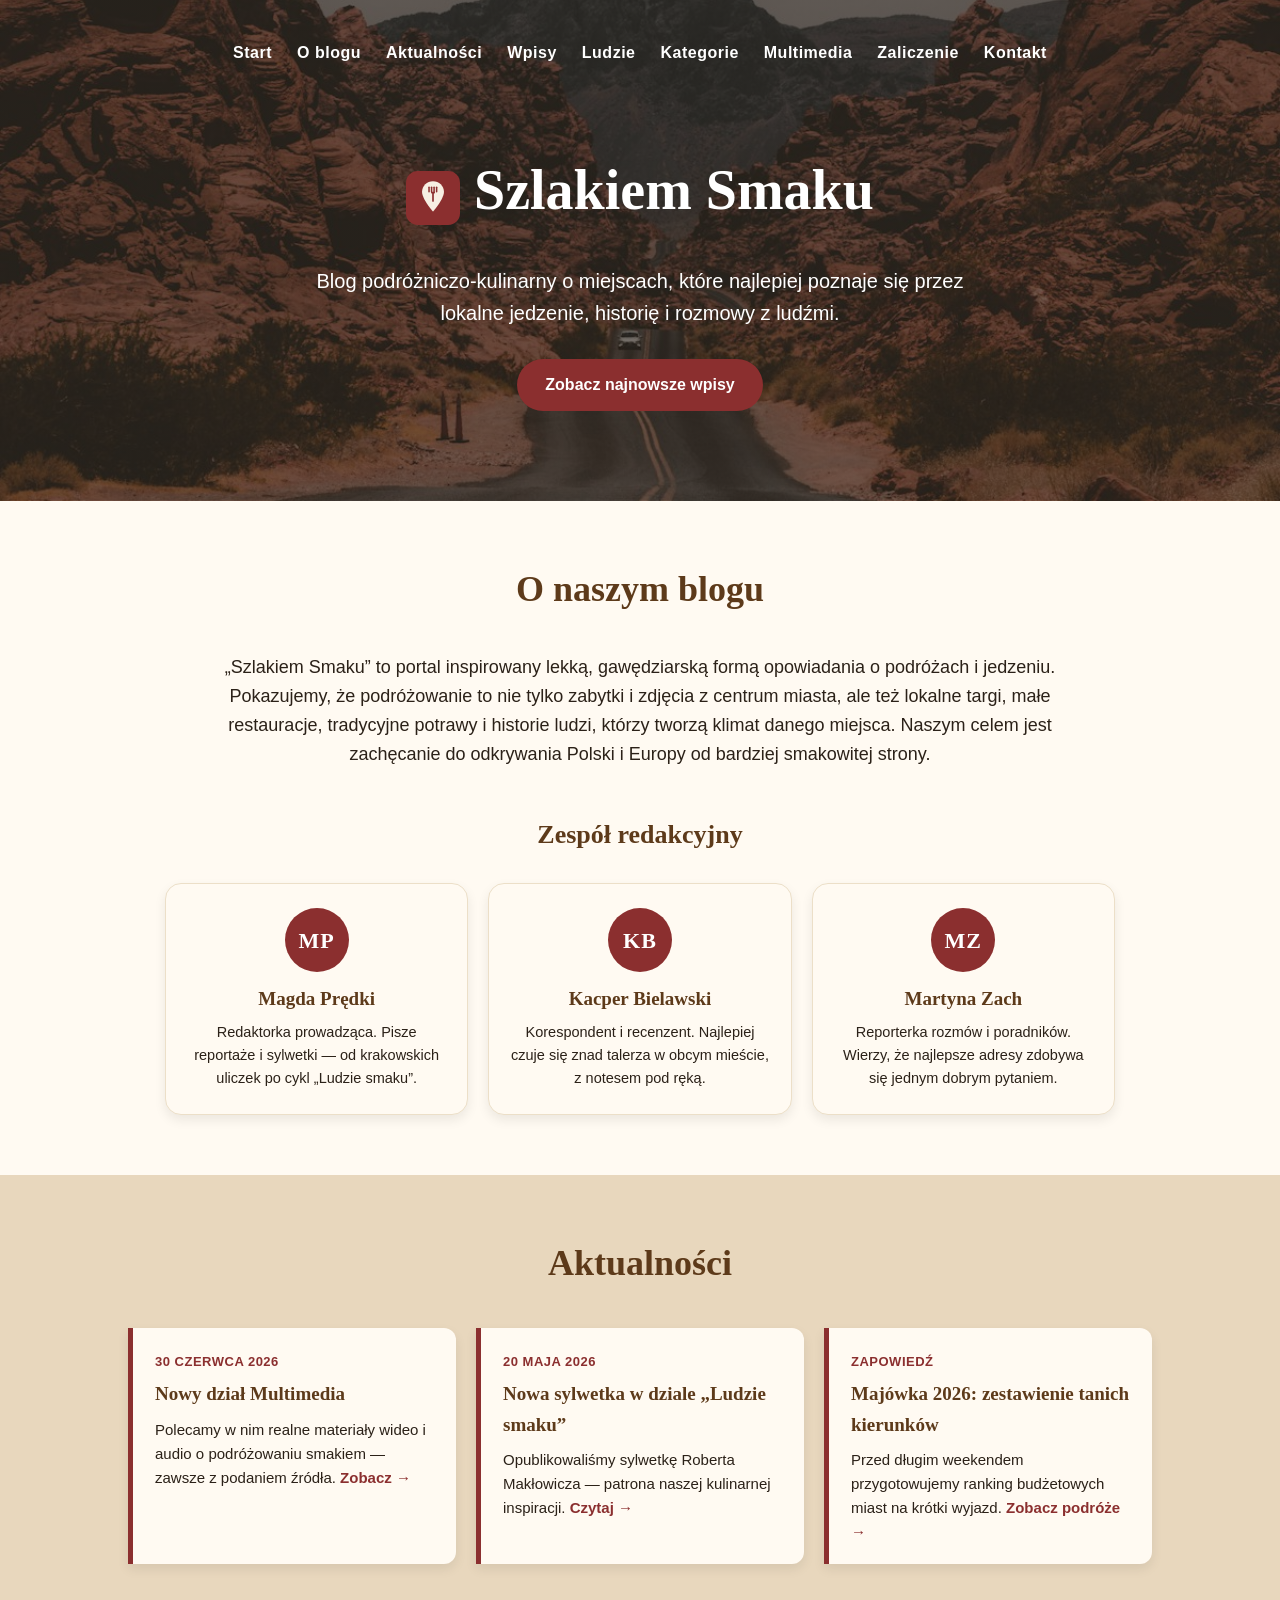
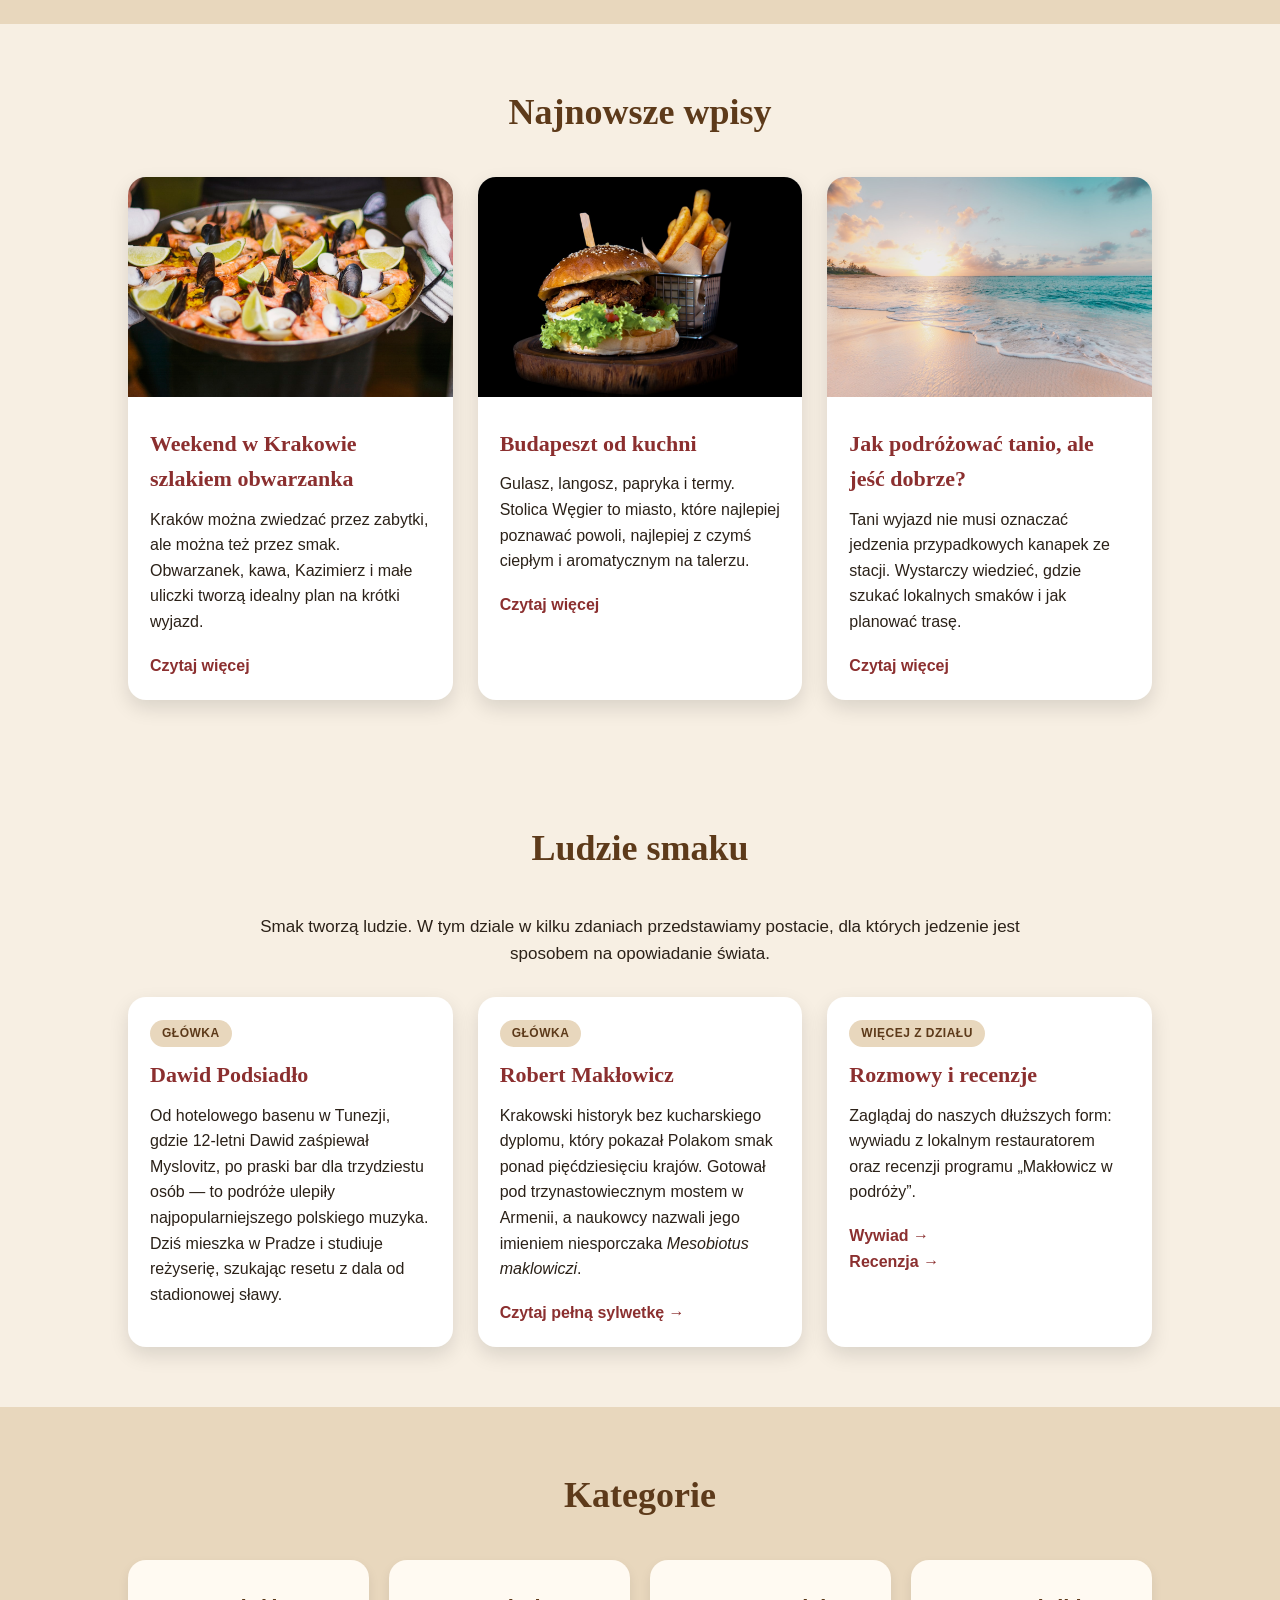
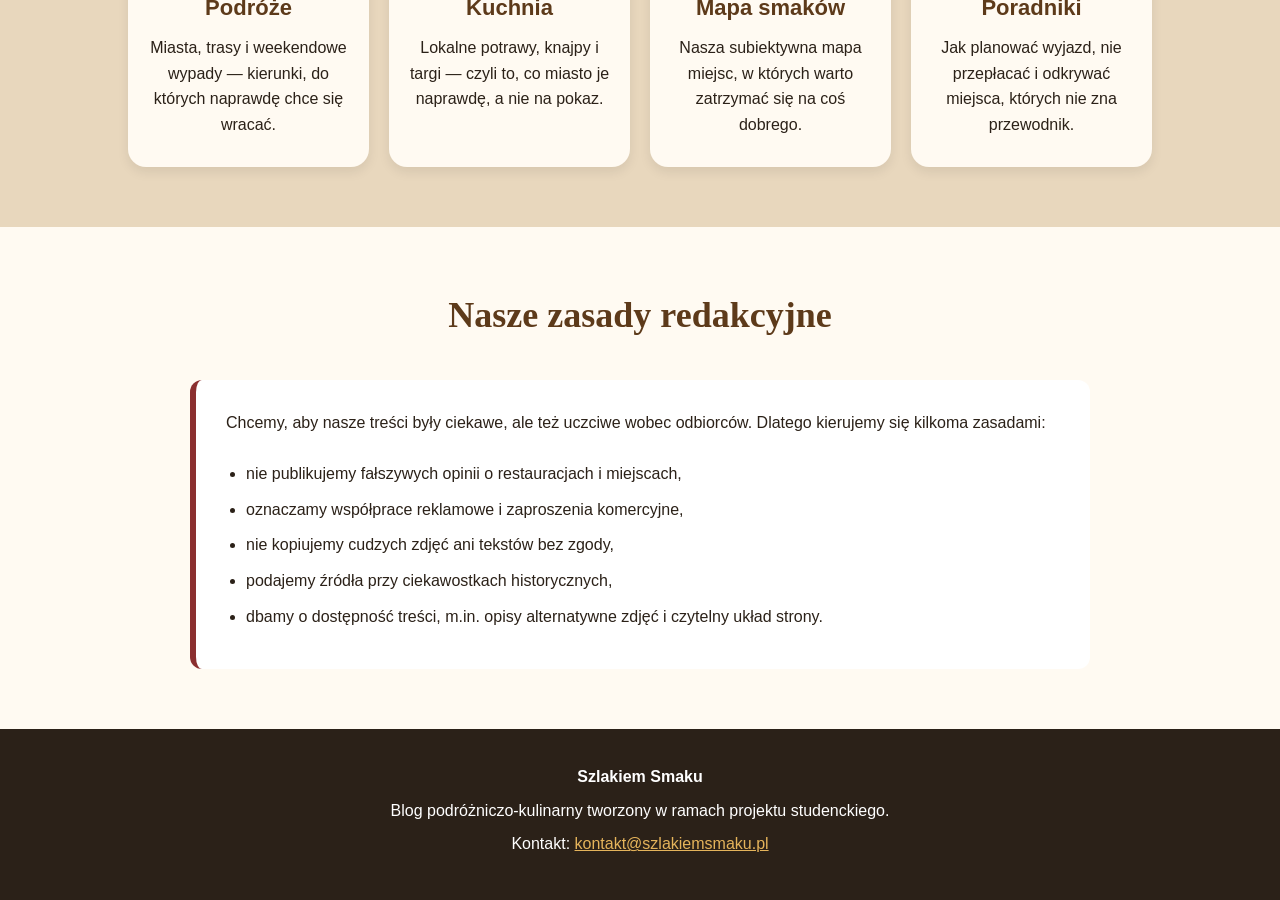
==== commit d693b8f5: "Etap UX: lokalne zdjecia w img/ zamiast hotlinkow Unsplash, loading=lazy, og:image na absolutne URL " ====
--- a/index.html
+++ b/index.html
@@ -5,6 +5,16 @@
   <meta name="viewport" content="width=device-width, initial-scale=1.0" />
   <title>Szlakiem Smaku - blog podróżniczo-kulinarny</title>
   <meta name="description" content="Szlakiem Smaku — blog podróżniczo-kulinarny o miejscach, które najlepiej poznaje się przez lokalne jedzenie, historię i rozmowy z ludźmi." />
+  <link rel="canonical" href="https://siwsonek.github.io/Blog_Maklowicz/index.html" />
+  <meta name="theme-color" content="#8b2f2f" />
+  <meta property="og:type" content="website" />
+  <meta property="og:locale" content="pl_PL" />
+  <meta property="og:site_name" content="Szlakiem Smaku" />
+  <meta property="og:title" content="Szlakiem Smaku — blog podróżniczo-kulinarny" />
+  <meta property="og:description" content="O miejscach, które najlepiej poznaje się przez lokalne jedzenie, historię i rozmowy z ludźmi." />
+  <meta property="og:url" content="https://siwsonek.github.io/Blog_Maklowicz/index.html" />
+  <meta property="og:image" content="https://siwsonek.github.io/Blog_Maklowicz/img/krajobraz-podroz.jpg" />
+  <meta name="twitter:card" content="summary_large_image" />
   <link rel="icon" href="favicon.svg" type="image/svg+xml" />
   <link rel="stylesheet" href="style.css" />
 
@@ -36,7 +46,7 @@
 
     header {
       background: linear-gradient(rgba(43, 33, 24, 0.65), rgba(43, 33, 24, 0.65)),
-        url("https://images.unsplash.com/photo-1500530855697-b586d89ba3ee?auto=format&fit=crop&w=1600&q=80");
+        url("img/krajobraz-podroz.jpg");
       background-size: cover;
       background-position: center;
       color: white;
@@ -371,6 +381,9 @@
       }
     }
   </style>
+  <script type="application/ld+json">
+  {"@context":"https://schema.org","@type":"Organization","name":"Szlakiem Smaku","url":"https://siwsonek.github.io/Blog_Maklowicz/","description":"Blog podróżniczo-kulinarny o poznawaniu miejsc przez jedzenie, historię i ludzi.","founder":["Kacper Bielawski","Martyna Zach","Magda Prędki"]}
+  </script>
 </head>
 
 <body>
@@ -480,7 +493,7 @@
     <div class="cards">
 
       <article class="card">
-        <img src="https://images.unsplash.com/photo-1515443961218-a51367888e4b?auto=format&fit=crop&w=900&q=80" alt="Kraków i klimatyczna ulica">
+        <img loading="lazy" decoding="async" src="img/krakow-uliczka.jpg" alt="Kraków i klimatyczna ulica">
         <div class="card-content">
           <h3>Weekend w Krakowie szlakiem obwarzanka</h3>
           <p>
@@ -492,7 +505,7 @@
       </article>
 
       <article class="card">
-        <img src="https://images.unsplash.com/photo-1551782450-a2132b4ba21d?auto=format&fit=crop&w=900&q=80" alt="Aromatyczne danie z papryką podane na talerzu — kuchnia węgierska">
+        <img loading="lazy" decoding="async" src="img/wegierskie-danie.jpg" alt="Aromatyczne danie z papryką podane na talerzu — kuchnia węgierska">
         <div class="card-content">
           <h3>Budapeszt od kuchni</h3>
           <p>
@@ -504,7 +517,7 @@
       </article>
 
       <article class="card">
-        <img src="https://images.unsplash.com/photo-1507525428034-b723cf961d3e?auto=format&fit=crop&w=900&q=80" alt="Pusta plaża nad morzem o zachodzie słońca — symbol taniej, spokojnej podróży">
+        <img loading="lazy" decoding="async" src="img/plaza-zachod.jpg" alt="Pusta plaża nad morzem o zachodzie słońca — symbol taniej, spokojnej podróży">
         <div class="card-content">
           <h3>Jak podróżować tanio, ale jeść dobrze?</h3>
           <p>
--- a/style.css
+++ b/style.css
@@ -97,3 +97,28 @@
 .sources h2 { font-size: 18px; margin: 0 0 8px; font-family: Arial, sans-serif; }
 .sources ul { margin: 0 0 0 18px; }
 .sources li { margin-bottom: 5px; }
+
+/* --- komfort czytania: węższa kolumna tekstu artykułu --- */
+/* celuje tylko w treść artykułu (article#main), nie w karty na stronach kategorii */
+article#main {
+  max-width: 760px;
+}
+
+/* --- okruszki (breadcrumbs) --- */
+.breadcrumb {
+  max-width: 760px;
+  margin: 22px auto 0;
+  padding: 0 15px;
+  font-size: 14px;
+  color: var(--muted);
+}
+.breadcrumb a { color: var(--brick); text-decoration: none; font-weight: bold; }
+.breadcrumb a:hover { text-decoration: underline; }
+.breadcrumb [aria-current="page"] { color: var(--ink); }
+
+/* --- przyklejony pasek nawigacji na stronach-artykułach --- */
+header.sticky-bar {
+  position: sticky;
+  top: 0;
+  z-index: 1000;
+}
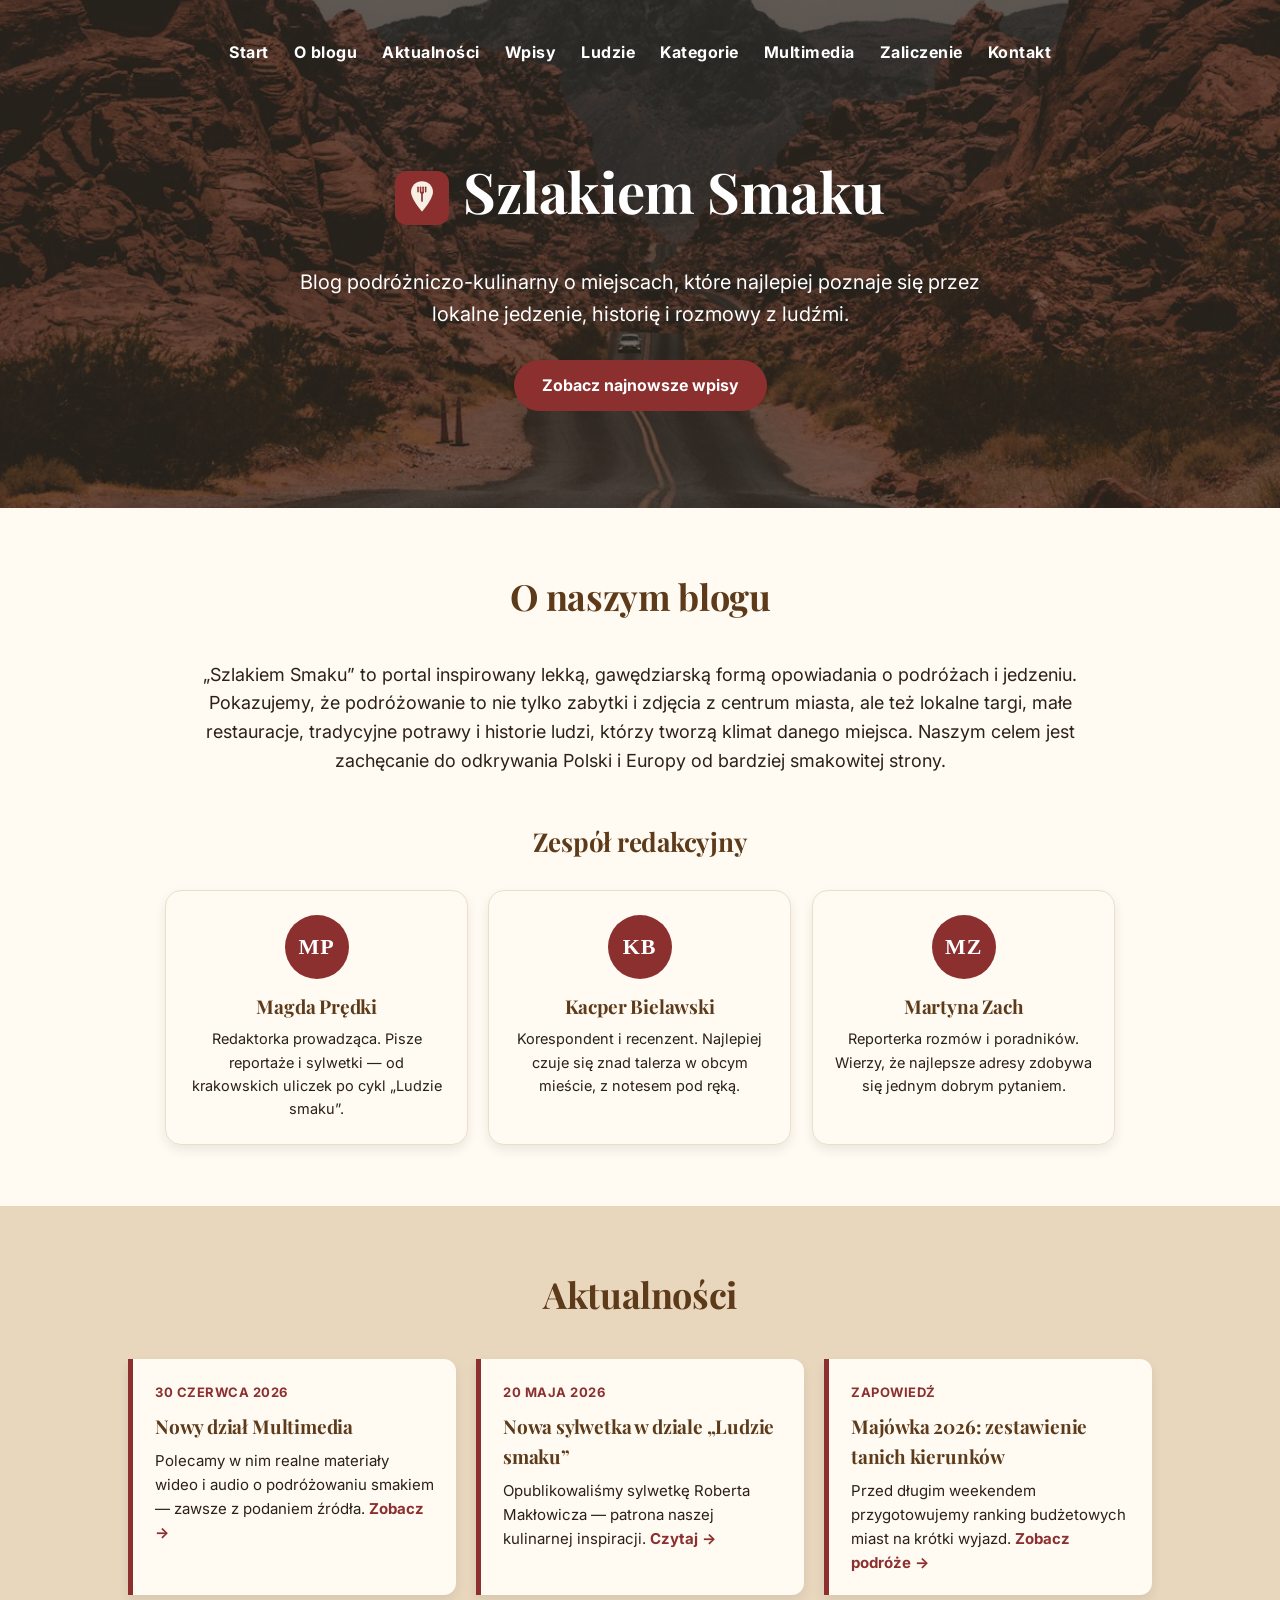
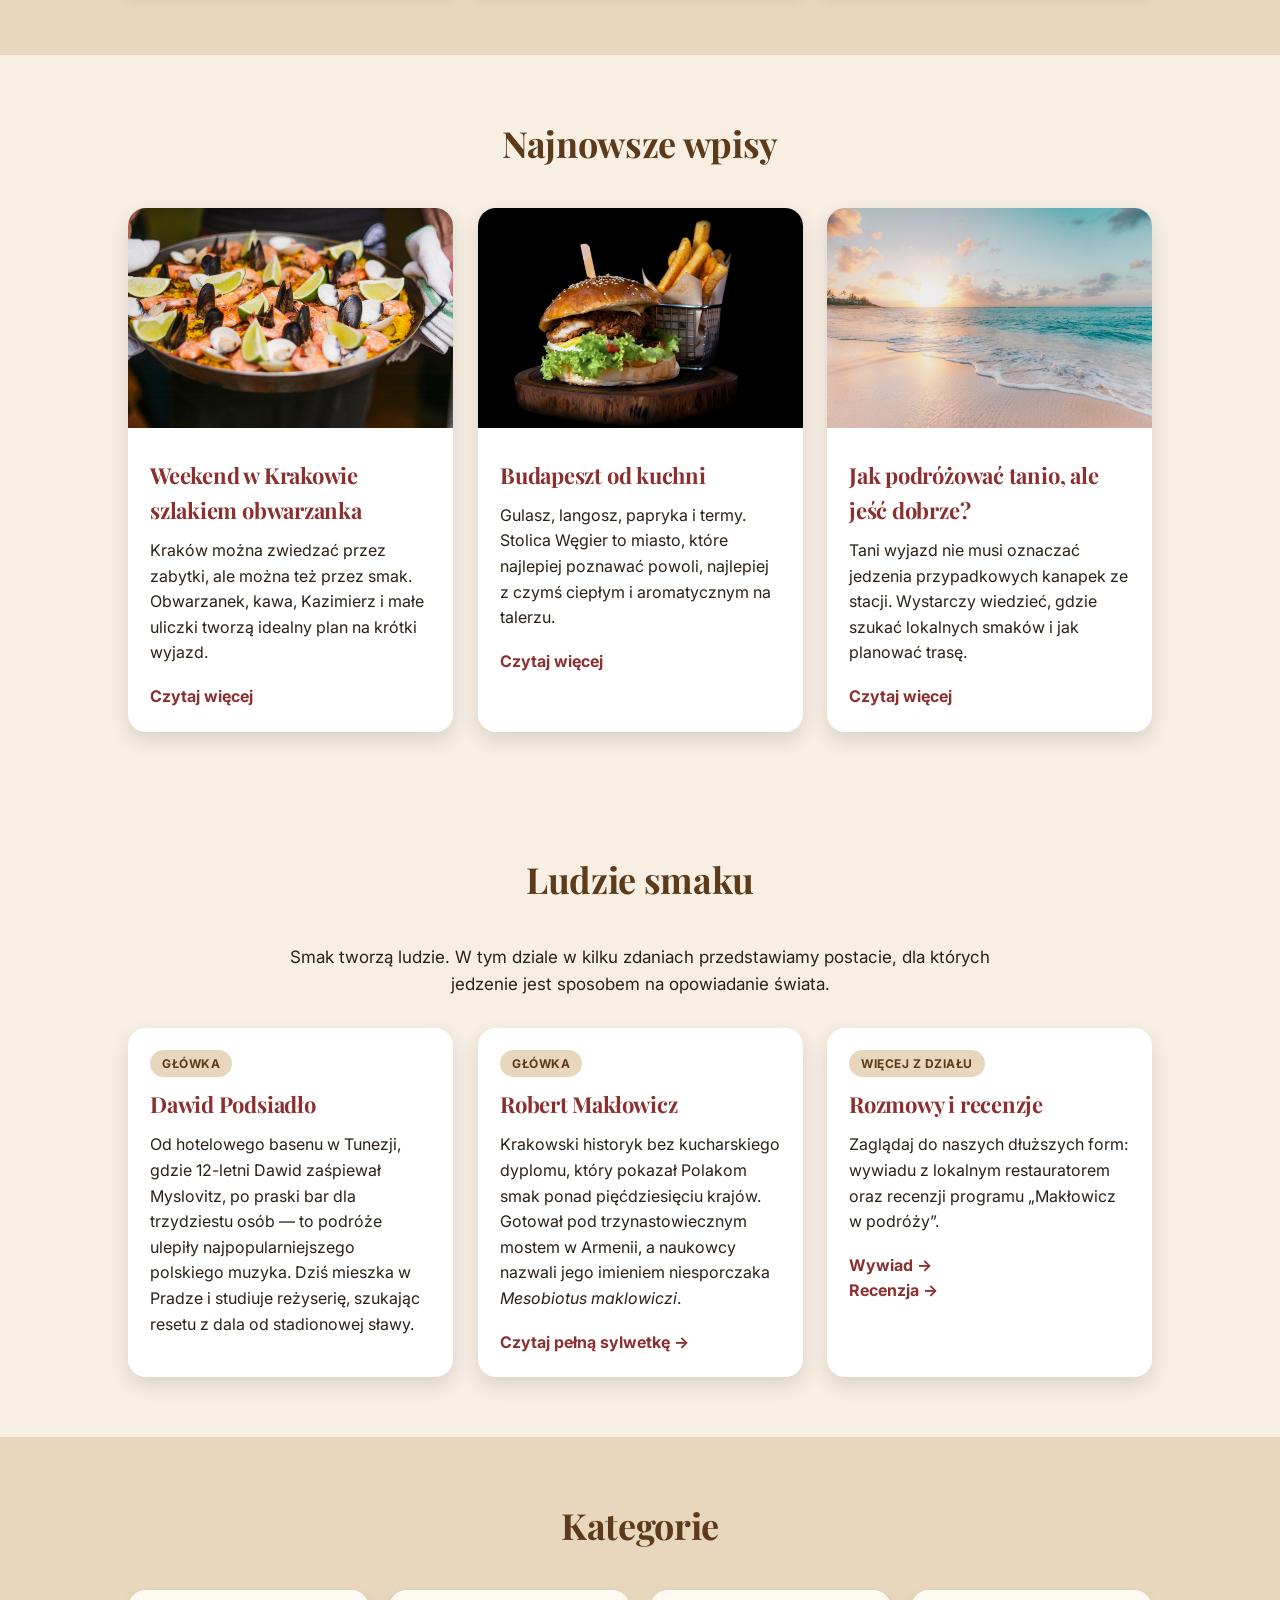
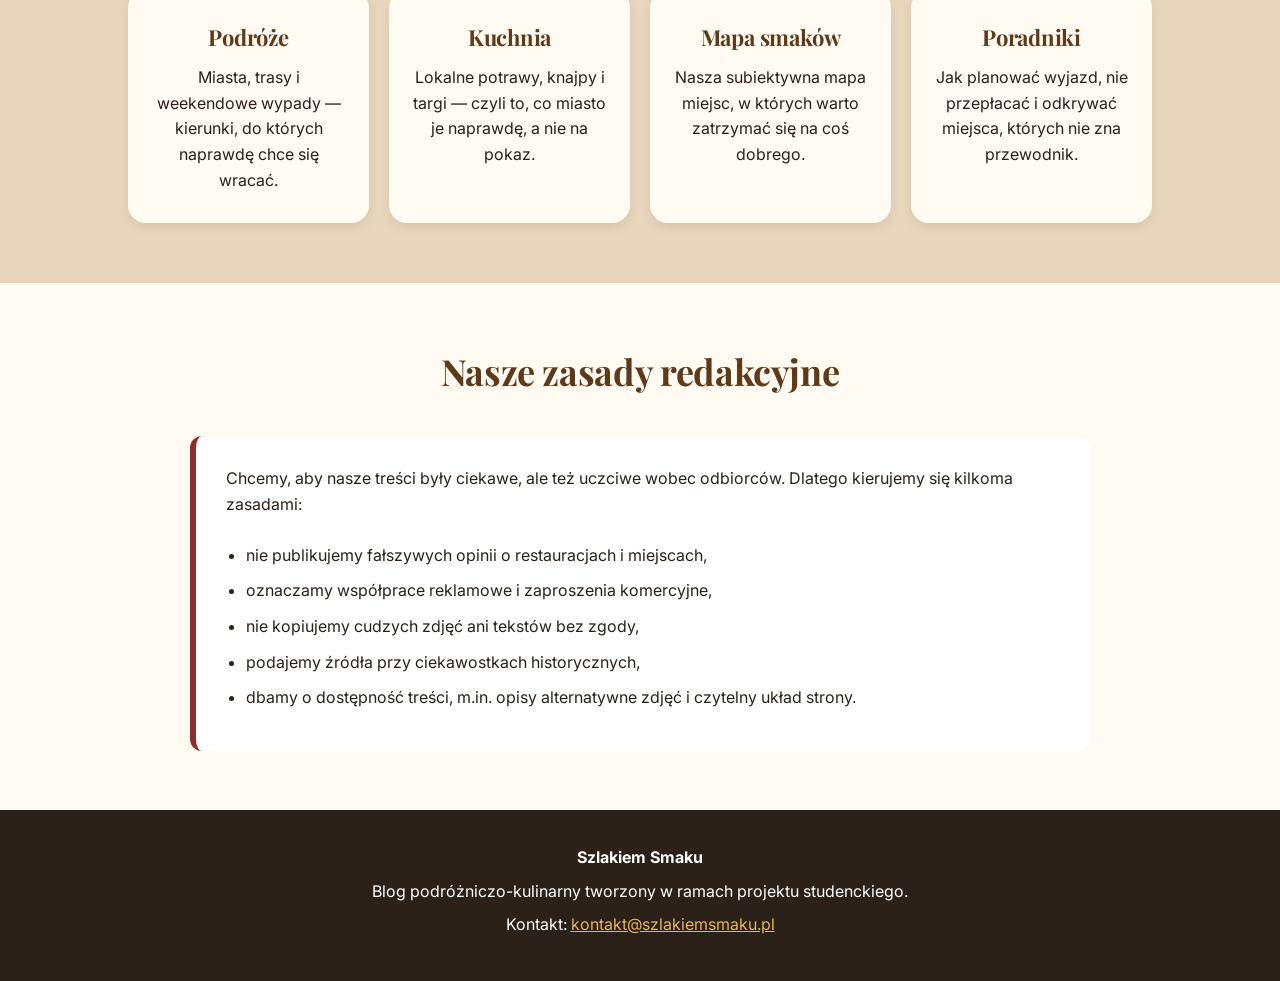
==== commit 33406929: "Typografia: Playfair Display + Inter, aktualizacja brandboardu fontow w zaliczeniu" ====
--- a/index.html
+++ b/index.html
@@ -631,5 +631,6 @@
     <p>Kontakt: <a href="mailto:kontakt@szlakiemsmaku.pl" style="color:#e5b45b">kontakt@szlakiemsmaku.pl</a></p>
   </footer>
 
+  <script src="script.js" defer></script>
 </body>
 </html>
--- a/style.css
+++ b/style.css
@@ -3,6 +3,9 @@
    Dołączane na każdej podstronie przez <link rel="stylesheet">.
    Style specyficzne dla układu danej strony pozostają w jej <style>.
    =========================================================== */
+
+/* nowoczesne czcionki — nagłówki: Playfair Display, treść: Inter */
+@import url('https://fonts.googleapis.com/css2?family=Inter:wght@400;500;600;700&family=Playfair+Display:wght@700;800;900&display=swap');
 
 :root {
   /* kolory */
@@ -16,6 +19,15 @@
   --sand: #e8d7bd;
   --muted: #5d4f3f;
 
+  /* czcionki */
+  --font-display: 'Playfair Display', Georgia, serif;
+  --font-body: 'Inter', system-ui, Arial, sans-serif;
+
+  /* gradienty marki */
+  --grad-brick: linear-gradient(135deg, #8b2f2f 0%, #642020 100%);
+  --grad-gold: linear-gradient(135deg, #e5b45b 0%, #c98a2e 100%);
+  --grad-warm: linear-gradient(120deg, #8b2f2f 0%, #b65c2e 45%, #e5b45b 100%);
+
   /* promienie */
   --radius-sm: 12px;
   --radius: 18px;
@@ -26,12 +38,37 @@
   --shadow-sm: 0 5px 12px rgba(0, 0, 0, 0.08);
   --shadow: 0 8px 20px rgba(0, 0, 0, 0.12);
   --shadow-lg: 0 14px 28px rgba(0, 0, 0, 0.18);
+  --shadow-xl: 0 22px 48px rgba(43, 33, 24, 0.22);
 
   /* odstępy */
   --space-xs: 8px;
   --space-sm: 12px;
   --space-md: 18px;
   --space-lg: 28px;
+
+  /* ruch */
+  --ease: cubic-bezier(0.22, 1, 0.36, 1);
+  --ease-out: cubic-bezier(0.16, 1, 0.3, 1);
+  --dur: 0.45s;
+}
+
+/* ===========================================================
+   Typografia globalna
+   !important — świadomie pokonuje inline font-family na podstronach
+   (Arial/Georgia), bez edycji każdej z 13 stron.
+   =========================================================== */
+html { scroll-behavior: smooth; }
+
+body {
+  font-family: var(--font-body) !important;
+  -webkit-font-smoothing: antialiased;
+  text-rendering: optimizeLegibility;
+}
+
+h1, h2, h3,
+.section-title, .hero h1, .team-title, .card-content h3 {
+  font-family: var(--font-display) !important;
+  letter-spacing: -0.01em;
 }
 
 /* --- dostępność --- */
@@ -52,6 +89,7 @@
 
 /* szanuj ustawienie systemowe „ogranicz ruch” */
 @media (prefers-reduced-motion: reduce) {
+  html { scroll-behavior: auto !important; }
   *,
   *::before,
   *::after {
@@ -59,6 +97,11 @@
     animation-iteration-count: 1 !important;
     transition-duration: 0.001ms !important;
     scroll-behavior: auto !important;
+  }
+  /* reveal-elementy zawsze widoczne, gdy ruch ograniczony */
+  [data-reveal] {
+    opacity: 1 !important;
+    transform: none !important;
   }
 }
 
@@ -122,3 +165,210 @@
   top: 0;
   z-index: 1000;
 }
+
+/* ===========================================================
+   WARSTWA NOWOCZESNA — animacje, glass-nav, reveal, mikro-interakcje
+   (działa na wszystkich podstronach; ruch wyciszany przez
+    prefers-reduced-motion powyżej)
+   =========================================================== */
+
+/* --- keyframes --- */
+@keyframes fadeUp {
+  from { opacity: 0; transform: translateY(26px); }
+  to   { opacity: 1; transform: none; }
+}
+@keyframes fadeIn {
+  from { opacity: 0; }
+  to   { opacity: 1; }
+}
+@keyframes floaty {
+  0%, 100% { transform: translateY(0); }
+  50%      { transform: translateY(-7px); }
+}
+@keyframes shimmer {
+  to { background-position: 200% center; }
+}
+@keyframes gradientShift {
+  0%, 100% { background-position: 0% 50%; }
+  50%      { background-position: 100% 50%; }
+}
+@keyframes pulseGlow {
+  0%, 100% { box-shadow: 0 0 0 0 rgba(229, 180, 91, 0.45); }
+  70%      { box-shadow: 0 0 0 10px rgba(229, 180, 91, 0); }
+}
+
+/* --- pasek postępu czytania (wstrzykiwany przez script.js) --- */
+#reading-progress {
+  position: fixed;
+  inset: 0 0 auto 0;
+  height: 4px;
+  z-index: 2000;
+  transform: scaleX(0);
+  transform-origin: 0 50%;
+  background: var(--grad-warm);
+  background-size: 200% 100%;
+  animation: gradientShift 6s ease infinite;
+  will-change: transform;
+  pointer-events: none;
+}
+
+/* --- scroll-reveal (stan początkowy tylko gdy JS aktywny) --- */
+html.js [data-reveal] {
+  opacity: 0;
+  transform: translateY(24px);
+  transition: opacity 0.7s var(--ease-out), transform 0.7s var(--ease-out);
+  will-change: opacity, transform;
+}
+html.js [data-reveal].is-visible {
+  opacity: 1;
+  transform: none;
+}
+
+/* ===========================================================
+   Glassmorphism nawigacji (oba warianty: header oraz header.sticky-bar)
+   =========================================================== */
+/* tylko pasek artykułów jest przyklejony (header-hero strony głównej zostaje) */
+header.sticky-bar {
+  position: sticky;
+  top: 0;
+  z-index: 1000;
+  background-color: rgba(43, 33, 24, 0.72);
+  -webkit-backdrop-filter: saturate(140%) blur(12px);
+  backdrop-filter: saturate(140%) blur(12px);
+  transition: box-shadow 0.35s var(--ease), background-color 0.35s var(--ease),
+              backdrop-filter 0.35s var(--ease), padding 0.35s var(--ease);
+}
+header.sticky-bar.scrolled {
+  background-color: rgba(43, 33, 24, 0.9);
+  box-shadow: var(--shadow);
+}
+
+/* animowane podkreślenia linków nawigacji */
+nav a {
+  position: relative;
+  transition: color 0.25s var(--ease);
+}
+nav a::after {
+  content: "";
+  position: absolute;
+  left: 0;
+  bottom: -4px;
+  width: 100%;
+  height: 2px;
+  background: var(--gold);
+  border-radius: 2px;
+  transform: scaleX(0);
+  transform-origin: 0 50%;
+  transition: transform 0.3s var(--ease);
+}
+nav a:hover::after,
+nav a:focus-visible::after,
+nav a[aria-current="page"]::after { transform: scaleX(1); }
+
+/* ===========================================================
+   Mikro-interakcje hover (ulepszają istniejące komponenty)
+   =========================================================== */
+.card,
+.category-card,
+.team-card,
+.news-item {
+  transition: transform 0.35s var(--ease), box-shadow 0.35s var(--ease);
+  will-change: transform;
+}
+.card:hover,
+.team-card:hover,
+.news-item:hover {
+  transform: translateY(-8px);
+  box-shadow: var(--shadow-xl);
+}
+.category-card:hover {
+  transform: translateY(-6px) scale(1.04);
+  box-shadow: var(--shadow-xl);
+}
+
+/* zoom obrazka w kartach z kadrem */
+.card { overflow: hidden; }
+.card img { transition: transform 0.6s var(--ease); }
+.card:hover img { transform: scale(1.06); }
+
+/* przyciski — płynny lift + połysk */
+.btn {
+  position: relative;
+  overflow: hidden;
+  transition: transform 0.3s var(--ease), box-shadow 0.3s var(--ease),
+              background-color 0.3s var(--ease);
+}
+.btn:hover {
+  transform: translateY(-3px);
+  box-shadow: var(--shadow-lg);
+}
+.btn::before {
+  content: "";
+  position: absolute;
+  top: 0;
+  left: -120%;
+  width: 70%;
+  height: 100%;
+  background: linear-gradient(100deg, transparent, rgba(255, 255, 255, 0.35), transparent);
+  transform: skewX(-18deg);
+  transition: left 0.6s var(--ease);
+}
+.btn:hover::before { left: 140%; }
+
+.small-btn {
+  background-image: linear-gradient(var(--brick), var(--brick));
+  background-size: 0% 2px;
+  background-position: 0 100%;
+  background-repeat: no-repeat;
+  transition: background-size 0.3s var(--ease);
+}
+.small-btn:hover {
+  background-size: 100% 2px;
+  text-decoration: none;
+}
+
+/* ===========================================================
+   Akcenty artykułów
+   =========================================================== */
+.genre-badge {
+  background-image: var(--grad-brick);
+  animation: pulseGlow 3.2s ease-in-out infinite;
+}
+
+.lead {
+  border-left: 0;
+  position: relative;
+  padding-left: 26px;
+}
+.lead::before {
+  content: "";
+  position: absolute;
+  left: 0;
+  top: 0;
+  bottom: 0;
+  width: 5px;
+  border-radius: 5px;
+  background: var(--grad-warm);
+}
+
+/* dekoracyjne podkreślenie nagłówków artykułu — „rysuje się” przy reveal */
+article#main h2 {
+  position: relative;
+  padding-bottom: 10px;
+}
+article#main h2::after {
+  content: "";
+  position: absolute;
+  left: 0;
+  bottom: 0;
+  width: 64px;
+  height: 3px;
+  border-radius: 3px;
+  background: var(--grad-gold);
+  transform: scaleX(0);
+  transform-origin: 0 50%;
+  transition: transform 0.6s var(--ease) 0.15s;
+}
+html.js article#main h2[data-reveal].is-visible::after { transform: scaleX(1); }
+/* gdy JS nieaktywny / reduced-motion — podkreślenie widoczne */
+html:not(.js) article#main h2::after { transform: scaleX(1); }
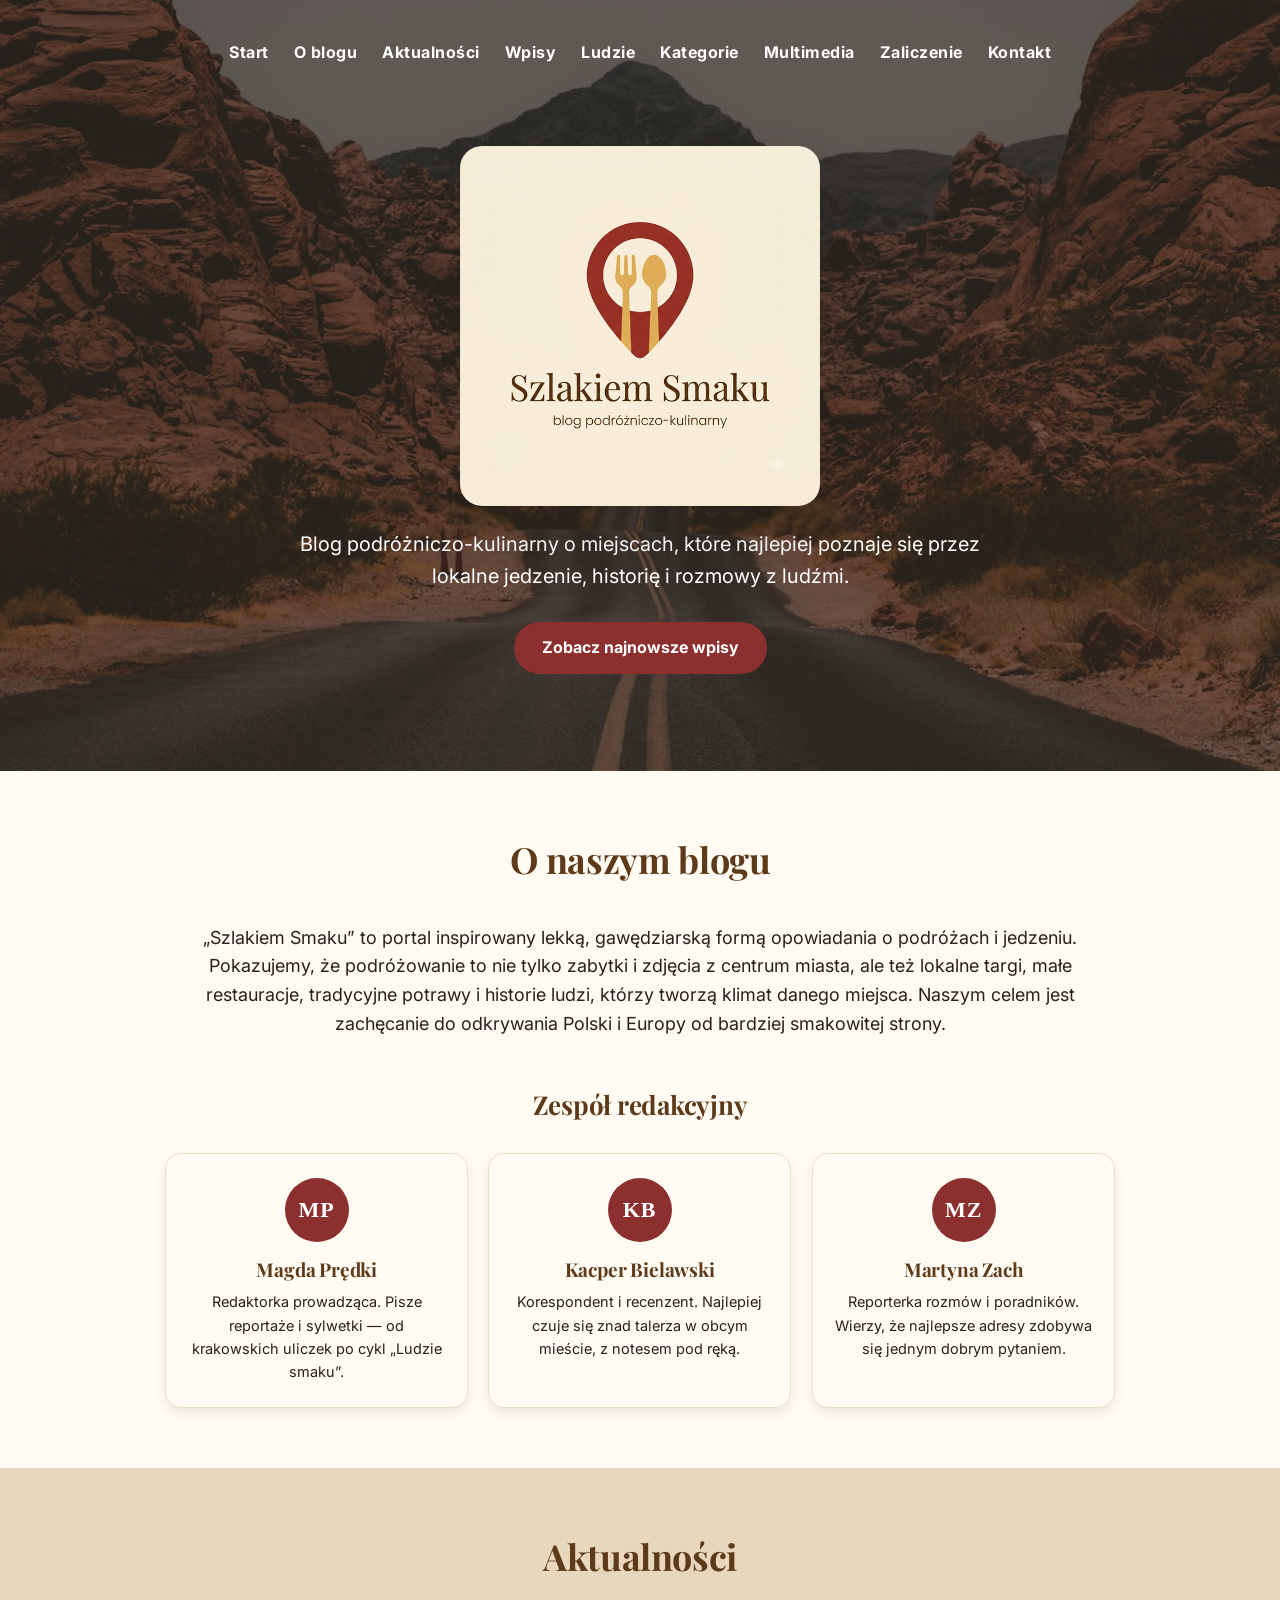
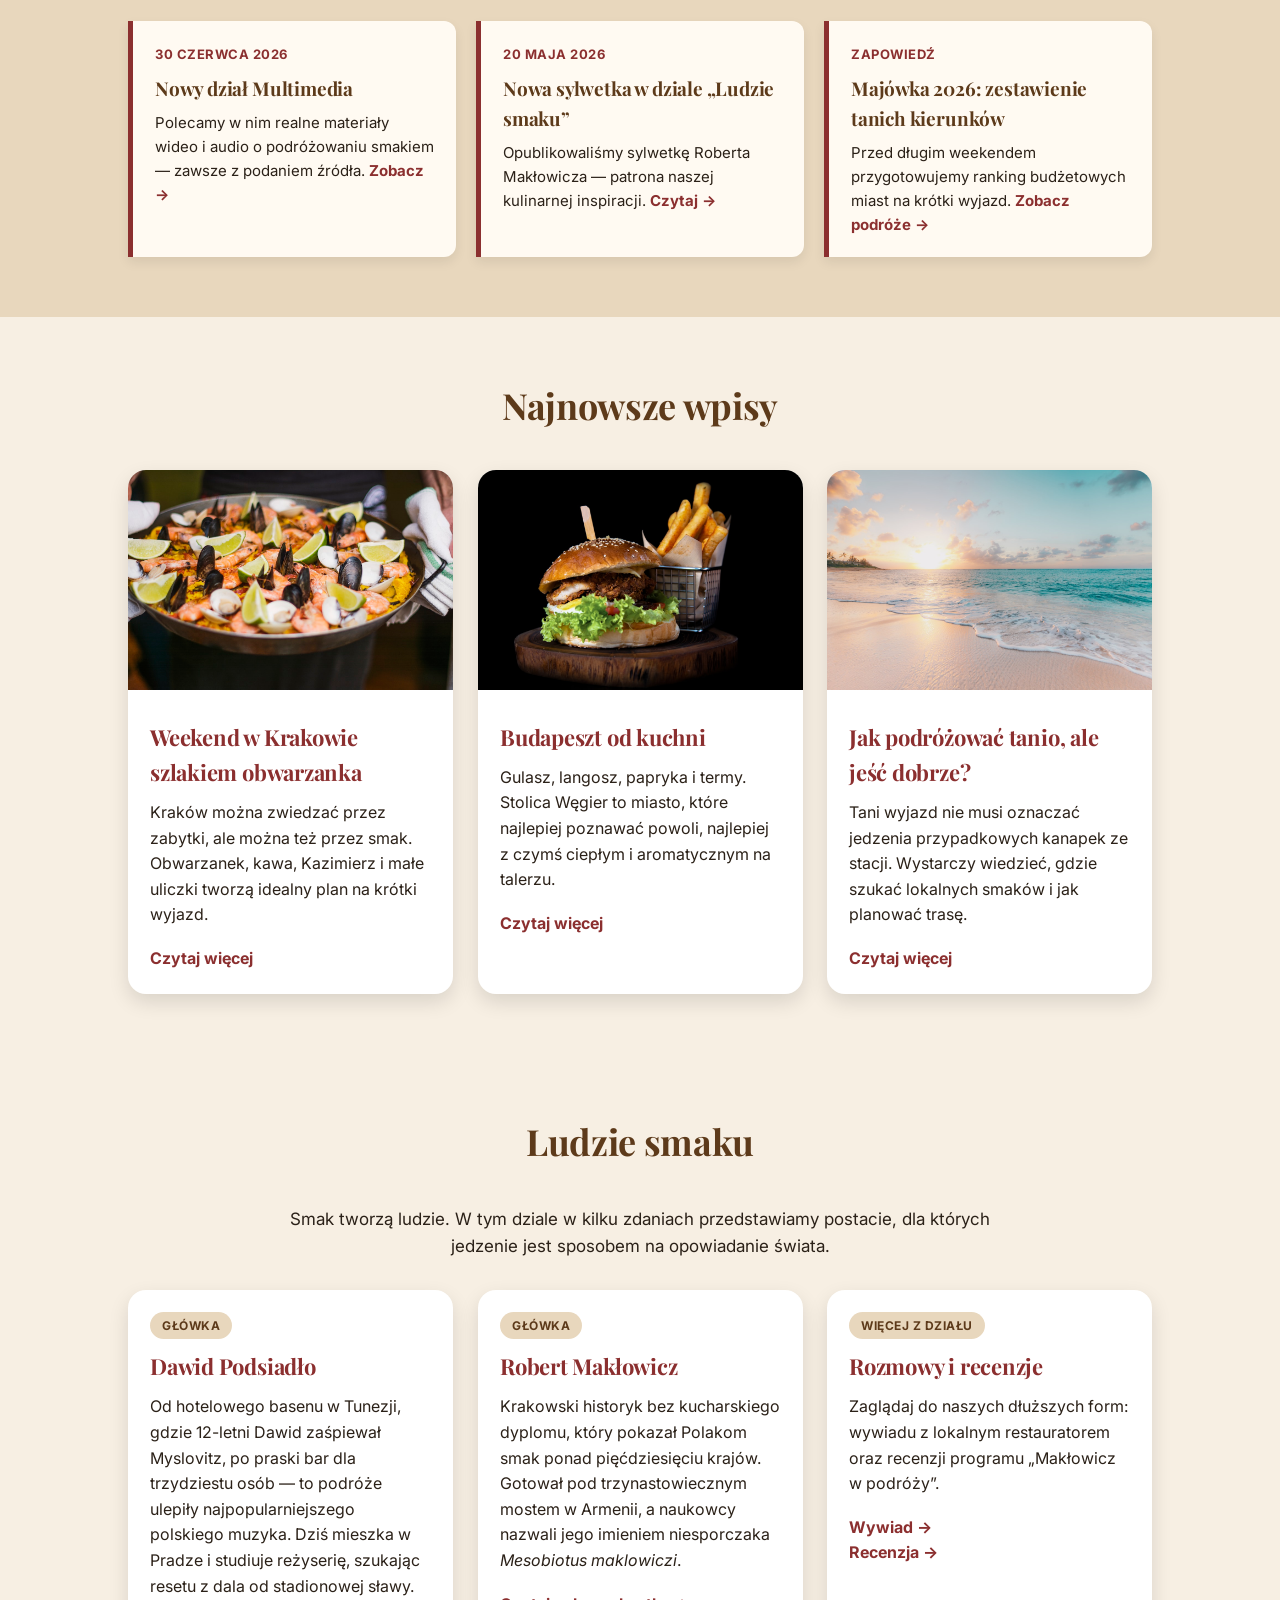
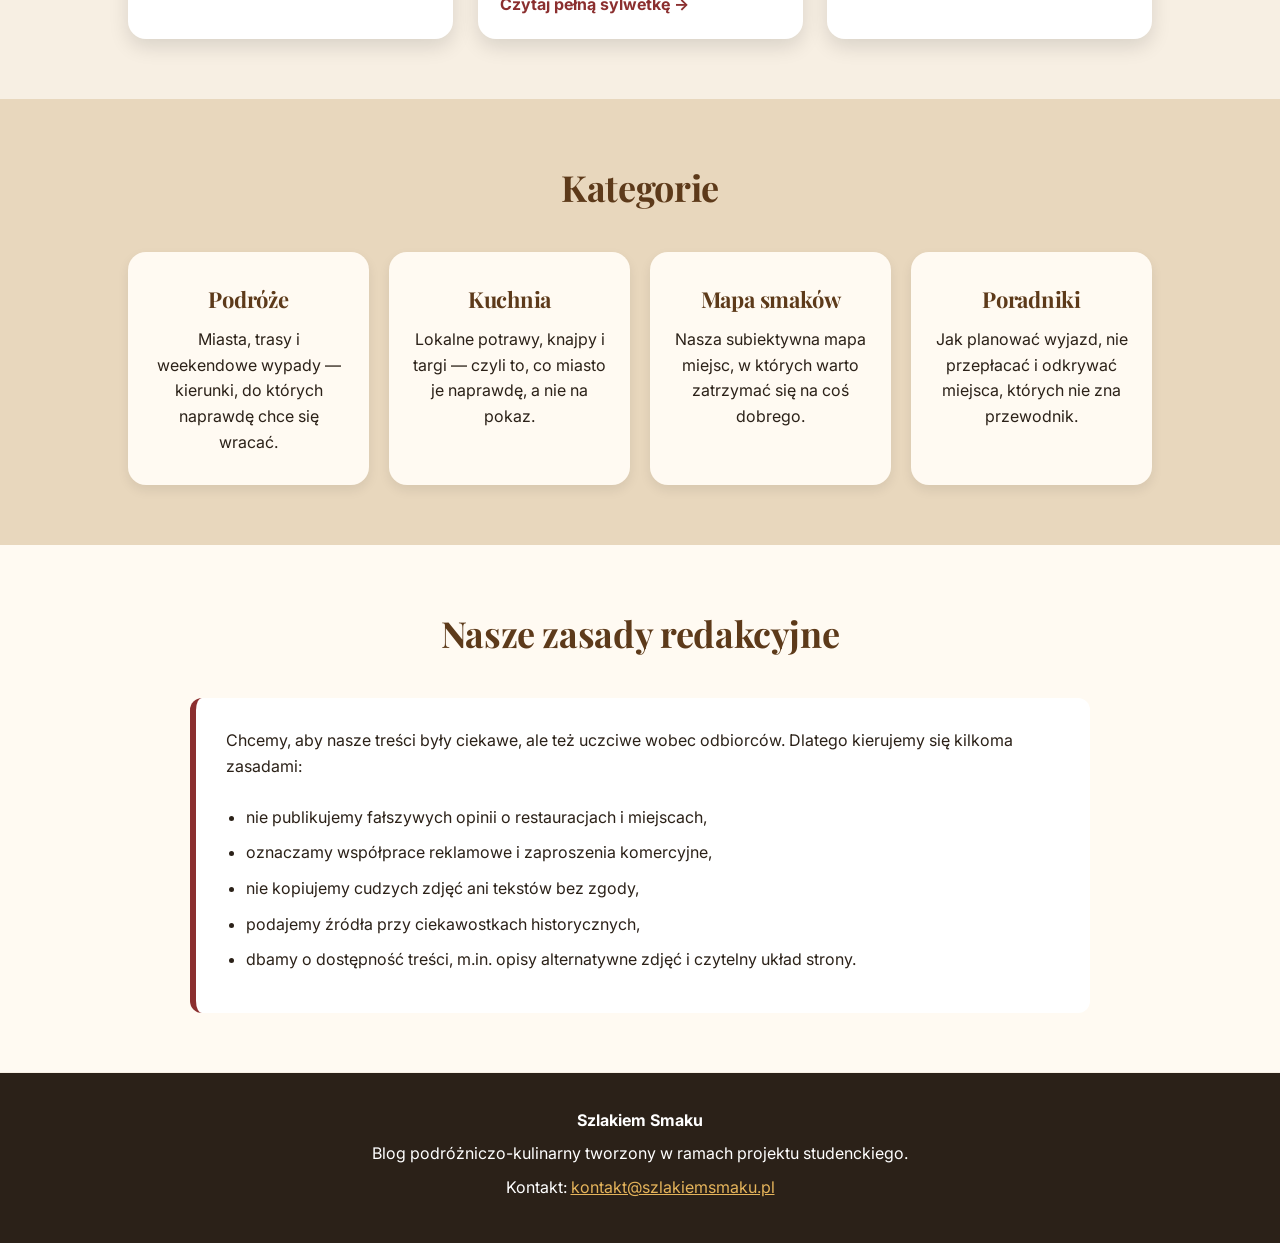
==== commit dc8a6d14: "Logo w hero i nawigacji + ikony SVG zamiast emoji w zaliczeniu - nowe logo: img/logo.png w hero i se" ====
--- a/index.html
+++ b/index.html
@@ -403,21 +403,8 @@
     </nav>
 
     <div class="hero" id="start">
-      <div class="brand-lockup">
-        <svg width="54" height="54" viewBox="0 0 64 64" aria-hidden="true">
-          <rect width="64" height="64" rx="14" fill="#8b2f2f"/>
-          <path d="M32 12c-7.2 0-13 5.6-13 12.5 0 8.9 13 23.5 13 23.5s13-14.6 13-23.5C45 17.6 39.2 12 32 12z" fill="#f7efe3"/>
-          <g fill="#8b2f2f">
-            <rect x="26.4" y="18.5" width="1.8" height="7" rx="0.9"/>
-            <rect x="29.4" y="18.5" width="1.8" height="7" rx="0.9"/>
-            <rect x="32.4" y="18.5" width="1.8" height="7" rx="0.9"/>
-            <rect x="35.4" y="18.5" width="1.8" height="7" rx="0.9"/>
-            <rect x="29.6" y="24.5" width="4.8" height="2.2" rx="1.1"/>
-            <rect x="31" y="25.5" width="2" height="11" rx="1"/>
-          </g>
-        </svg>
-        <h1>Szlakiem Smaku</h1>
-      </div>
+      <img class="hero-logo" src="img/logo.png" alt="Szlakiem Smaku — blog podróżniczo-kulinarny">
+      <h1 class="visually-hidden">Szlakiem Smaku</h1>
       <p>Blog podróżniczo-kulinarny o miejscach, które najlepiej poznaje się przez lokalne jedzenie, historię i rozmowy z ludźmi.</p>
       <a href="#wpisy" class="btn">Zobacz najnowsze wpisy</a>
     </div>
--- a/style.css
+++ b/style.css
@@ -72,6 +72,49 @@
 }
 
 /* --- dostępność --- */
+.visually-hidden {
+  position: absolute !important;
+  width: 1px; height: 1px;
+  padding: 0; margin: -1px;
+  overflow: hidden;
+  clip: rect(0, 0, 0, 0);
+  white-space: nowrap;
+  border: 0;
+}
+
+/* --- logo w pasku nawigacji (wszystkie podstrony) --- */
+.nav-logo {
+  display: inline-flex;
+  align-items: center;
+  margin-right: 22px;
+  flex: 0 0 auto;
+}
+.nav-logo img {
+  height: 52px;
+  width: auto;
+  display: block;
+  border-radius: 12px;
+  box-shadow: 0 4px 12px rgba(0, 0, 0, 0.22);
+  transition: transform 0.35s var(--ease), box-shadow 0.35s var(--ease);
+}
+.nav-logo:hover img,
+.nav-logo:focus-visible img {
+  transform: translateY(-2px) scale(1.04);
+  box-shadow: 0 8px 20px rgba(0, 0, 0, 0.3);
+}
+.nav-logo::after { content: none !important; } /* bez animowanego podkreślenia pod logo */
+
+/* --- logo w hero strony głównej --- */
+.hero-logo {
+  display: block;
+  width: min(360px, 82vw);
+  height: auto;
+  margin: 0 auto 22px;
+  border-radius: var(--radius-lg);
+  box-shadow: var(--shadow-xl);
+  animation: fadeUp 0.8s var(--ease-out) both, floaty 6s ease-in-out 1s infinite;
+}
+
 .skip-link {
   position: absolute;
   left: -9999px;
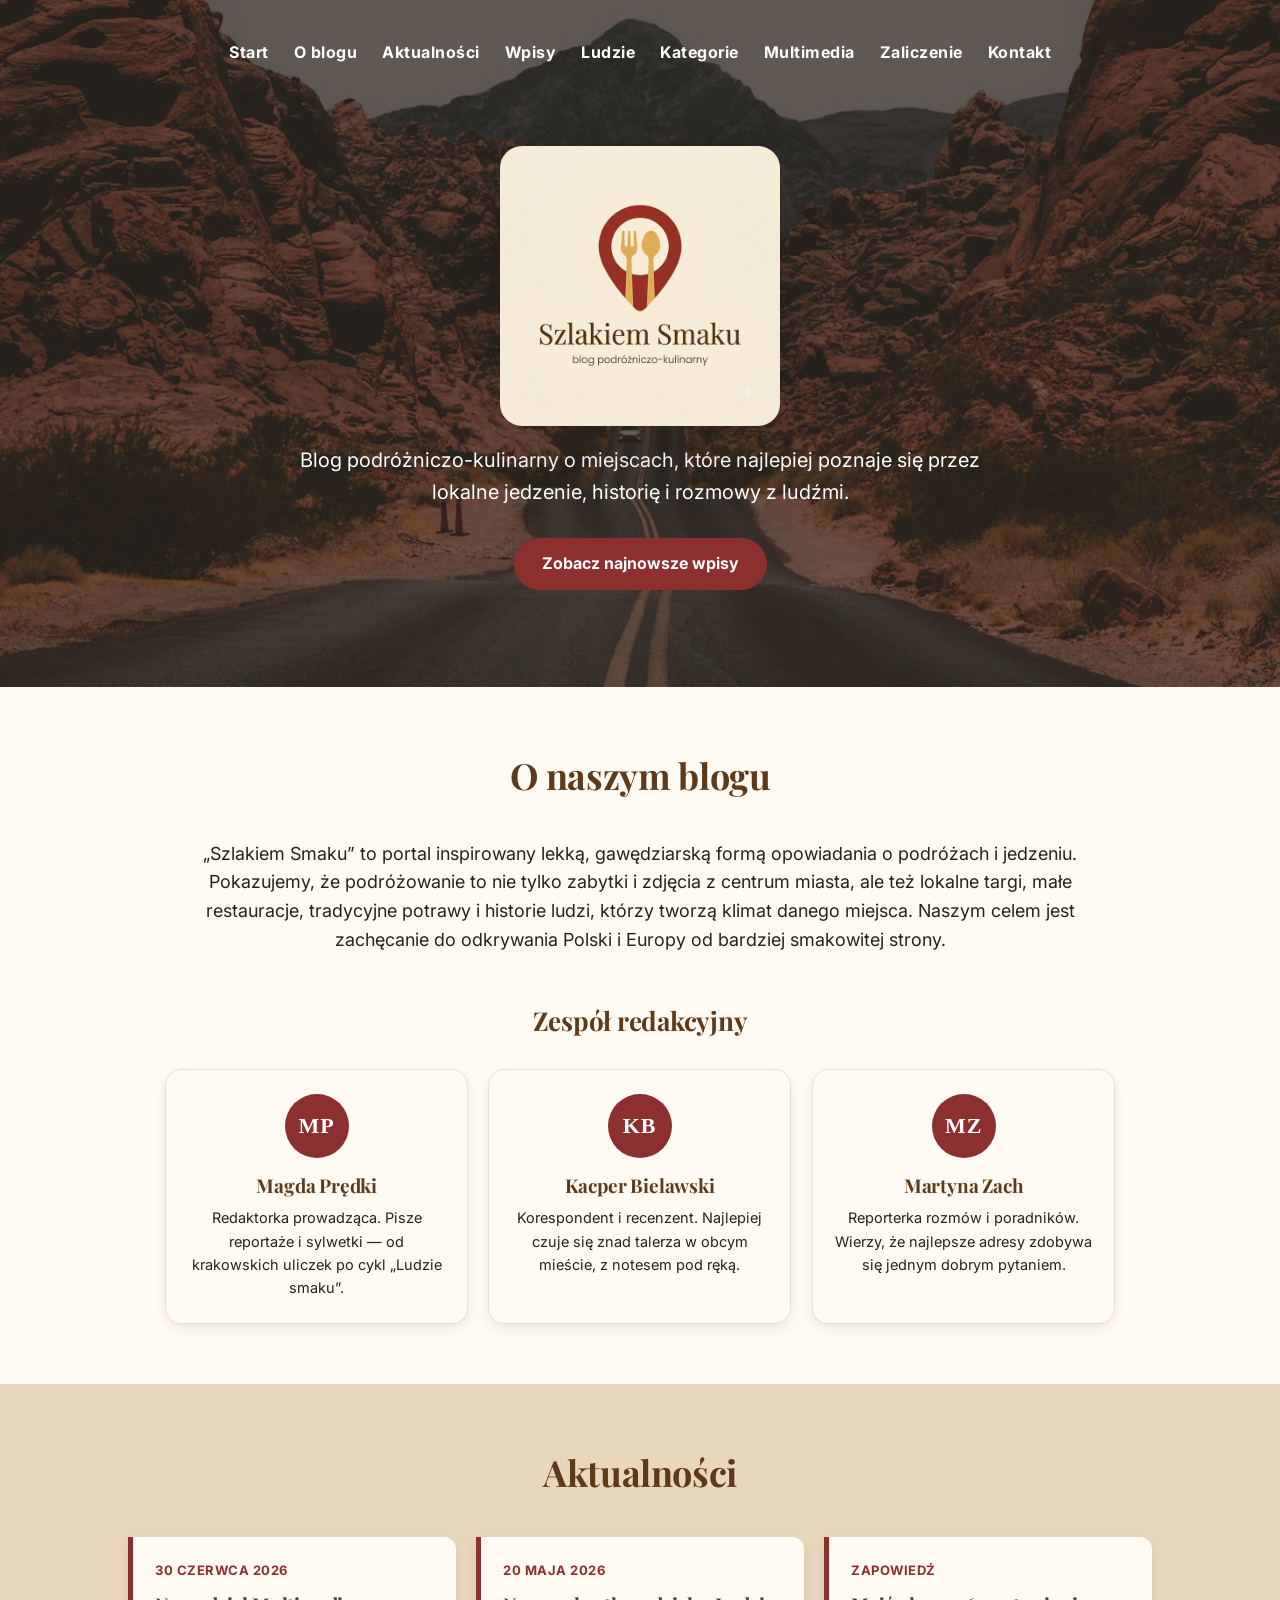
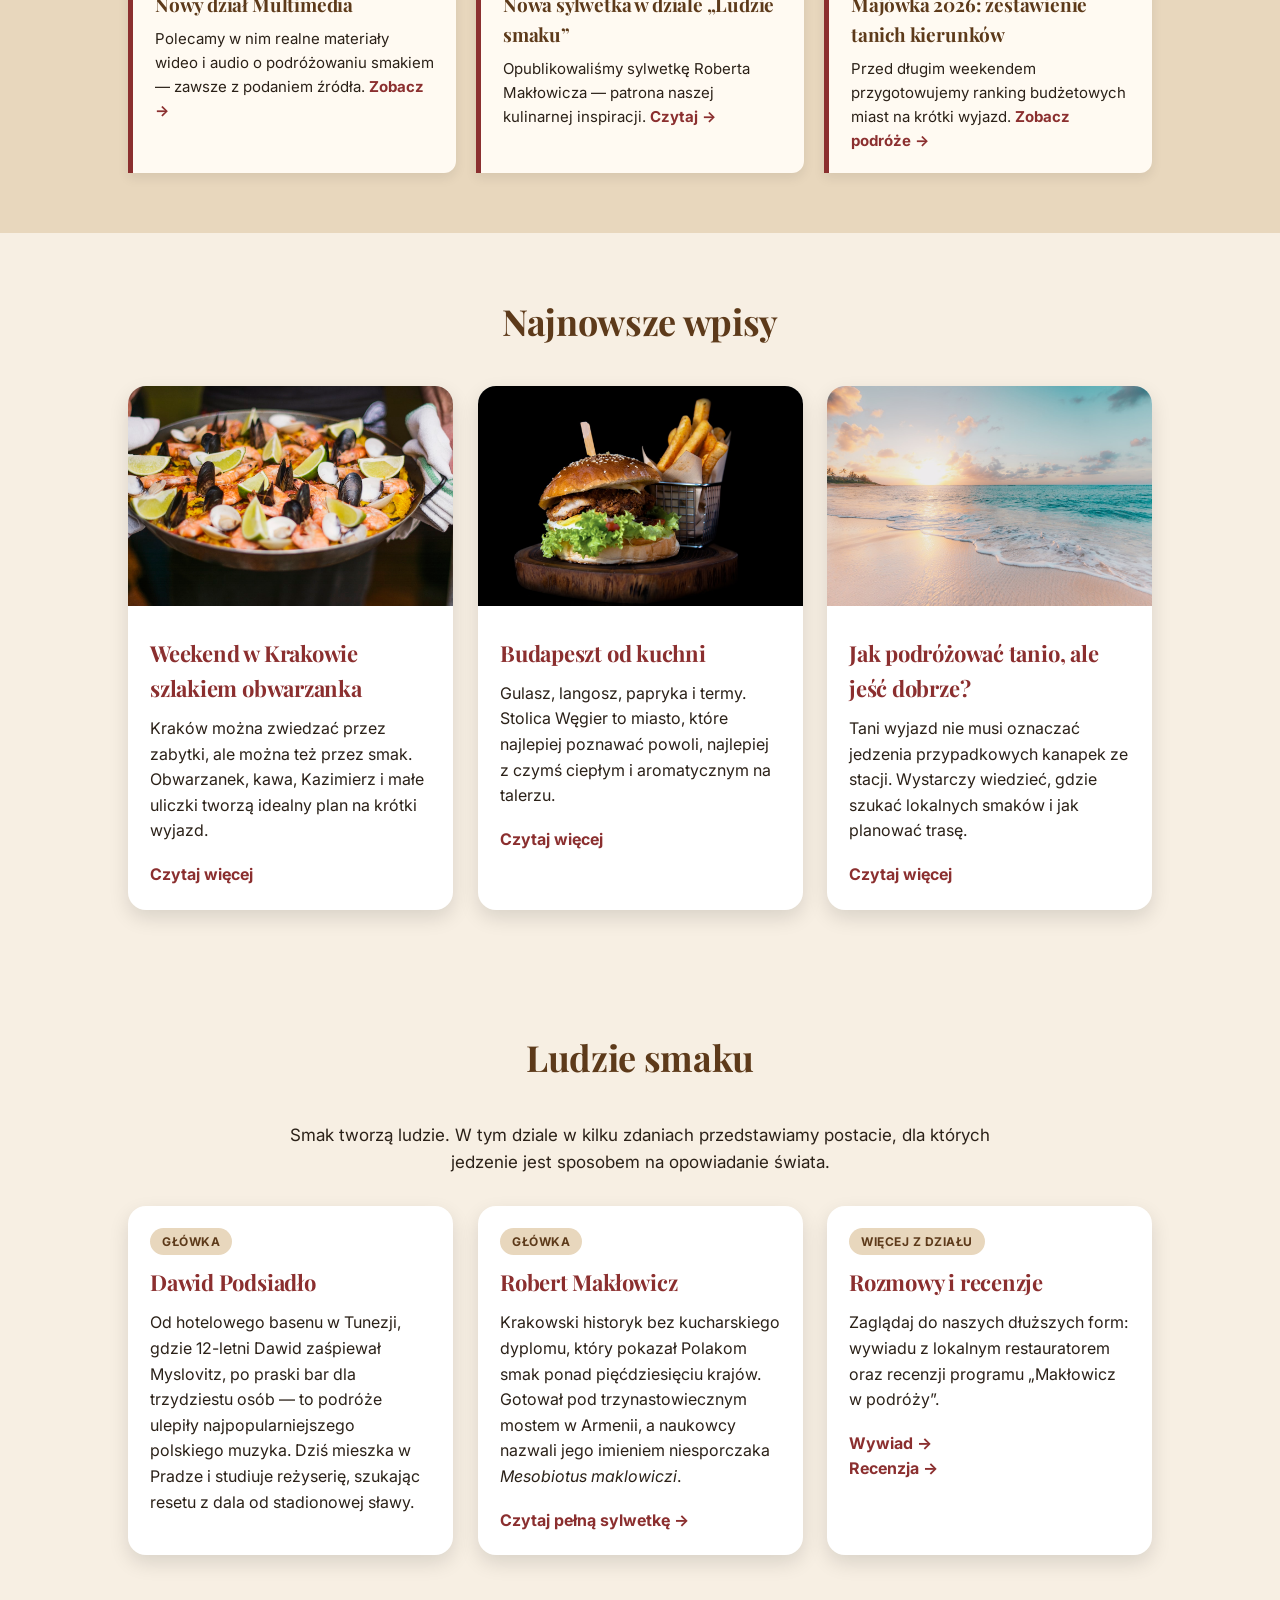
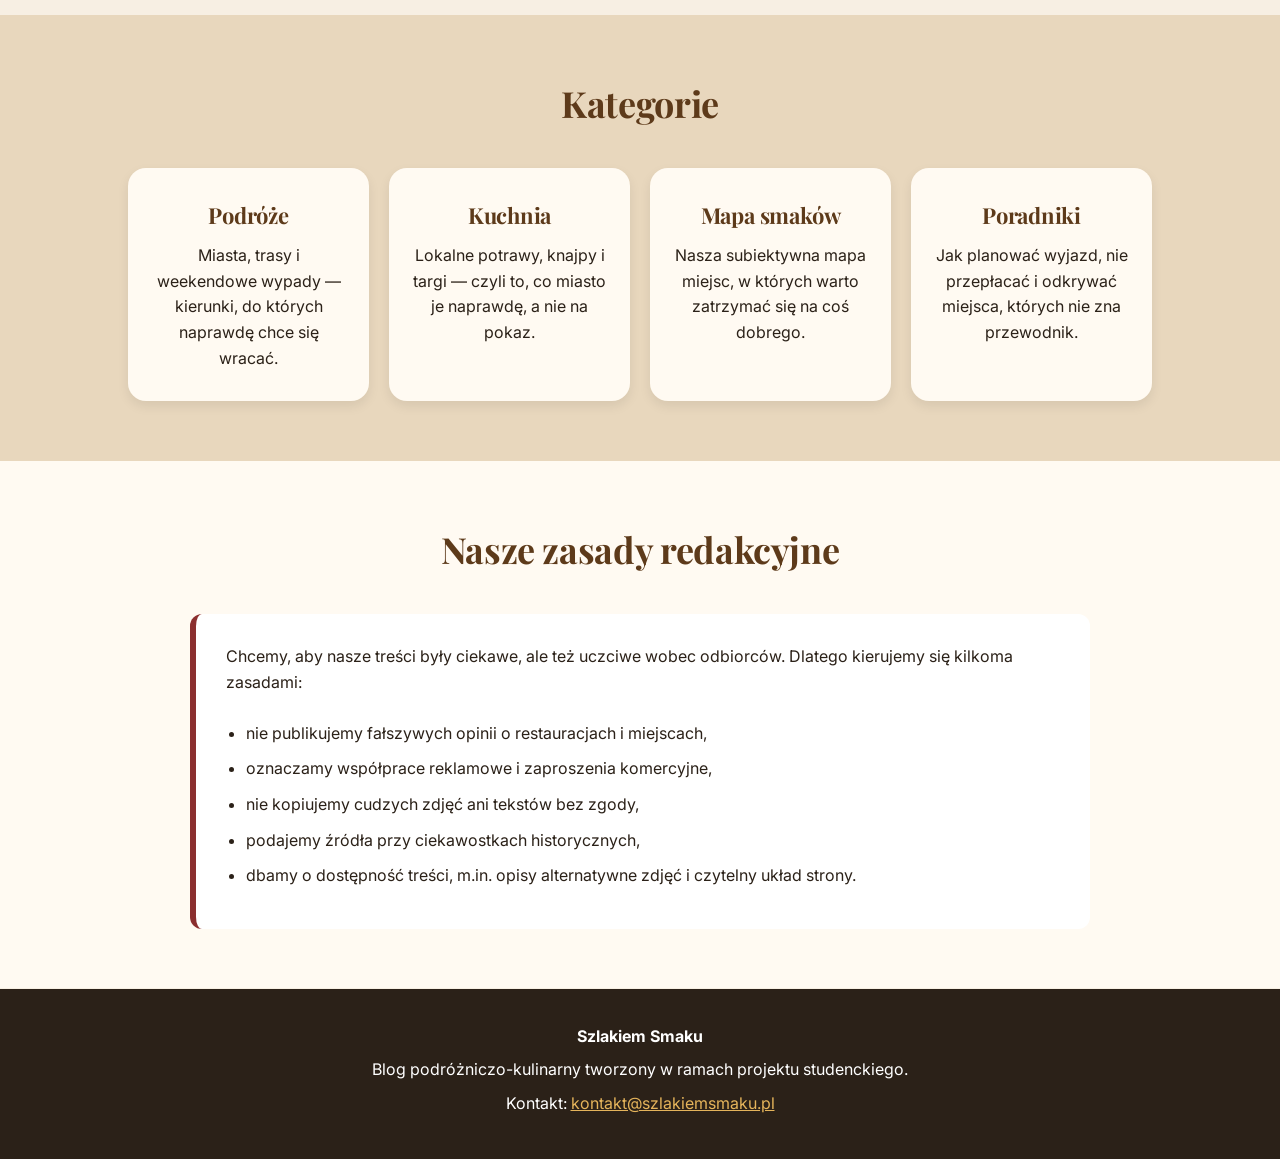
==== commit 033a106f: "Cache-busting style.css/script.js v=2 i mniejsze logo w hero" ====
--- a/index.html
+++ b/index.html
@@ -16,7 +16,7 @@
   <meta property="og:image" content="https://siwsonek.github.io/Blog_Maklowicz/img/krajobraz-podroz.jpg" />
   <meta name="twitter:card" content="summary_large_image" />
   <link rel="icon" href="favicon.svg" type="image/svg+xml" />
-  <link rel="stylesheet" href="style.css" />
+  <link rel="stylesheet" href="style.css?v=2" />
 
   <style>
     * {
@@ -618,6 +618,6 @@
     <p>Kontakt: <a href="mailto:kontakt@szlakiemsmaku.pl" style="color:#e5b45b">kontakt@szlakiemsmaku.pl</a></p>
   </footer>
 
-  <script src="script.js" defer></script>
+  <script src="script.js?v=2" defer></script>
 </body>
 </html>
--- a/style.css
+++ b/style.css
@@ -107,9 +107,9 @@
 /* --- logo w hero strony głównej --- */
 .hero-logo {
   display: block;
-  width: min(360px, 82vw);
+  width: min(280px, 72vw);
   height: auto;
-  margin: 0 auto 22px;
+  margin: 0 auto 18px;
   border-radius: var(--radius-lg);
   box-shadow: var(--shadow-xl);
   animation: fadeUp 0.8s var(--ease-out) both, floaty 6s ease-in-out 1s infinite;
